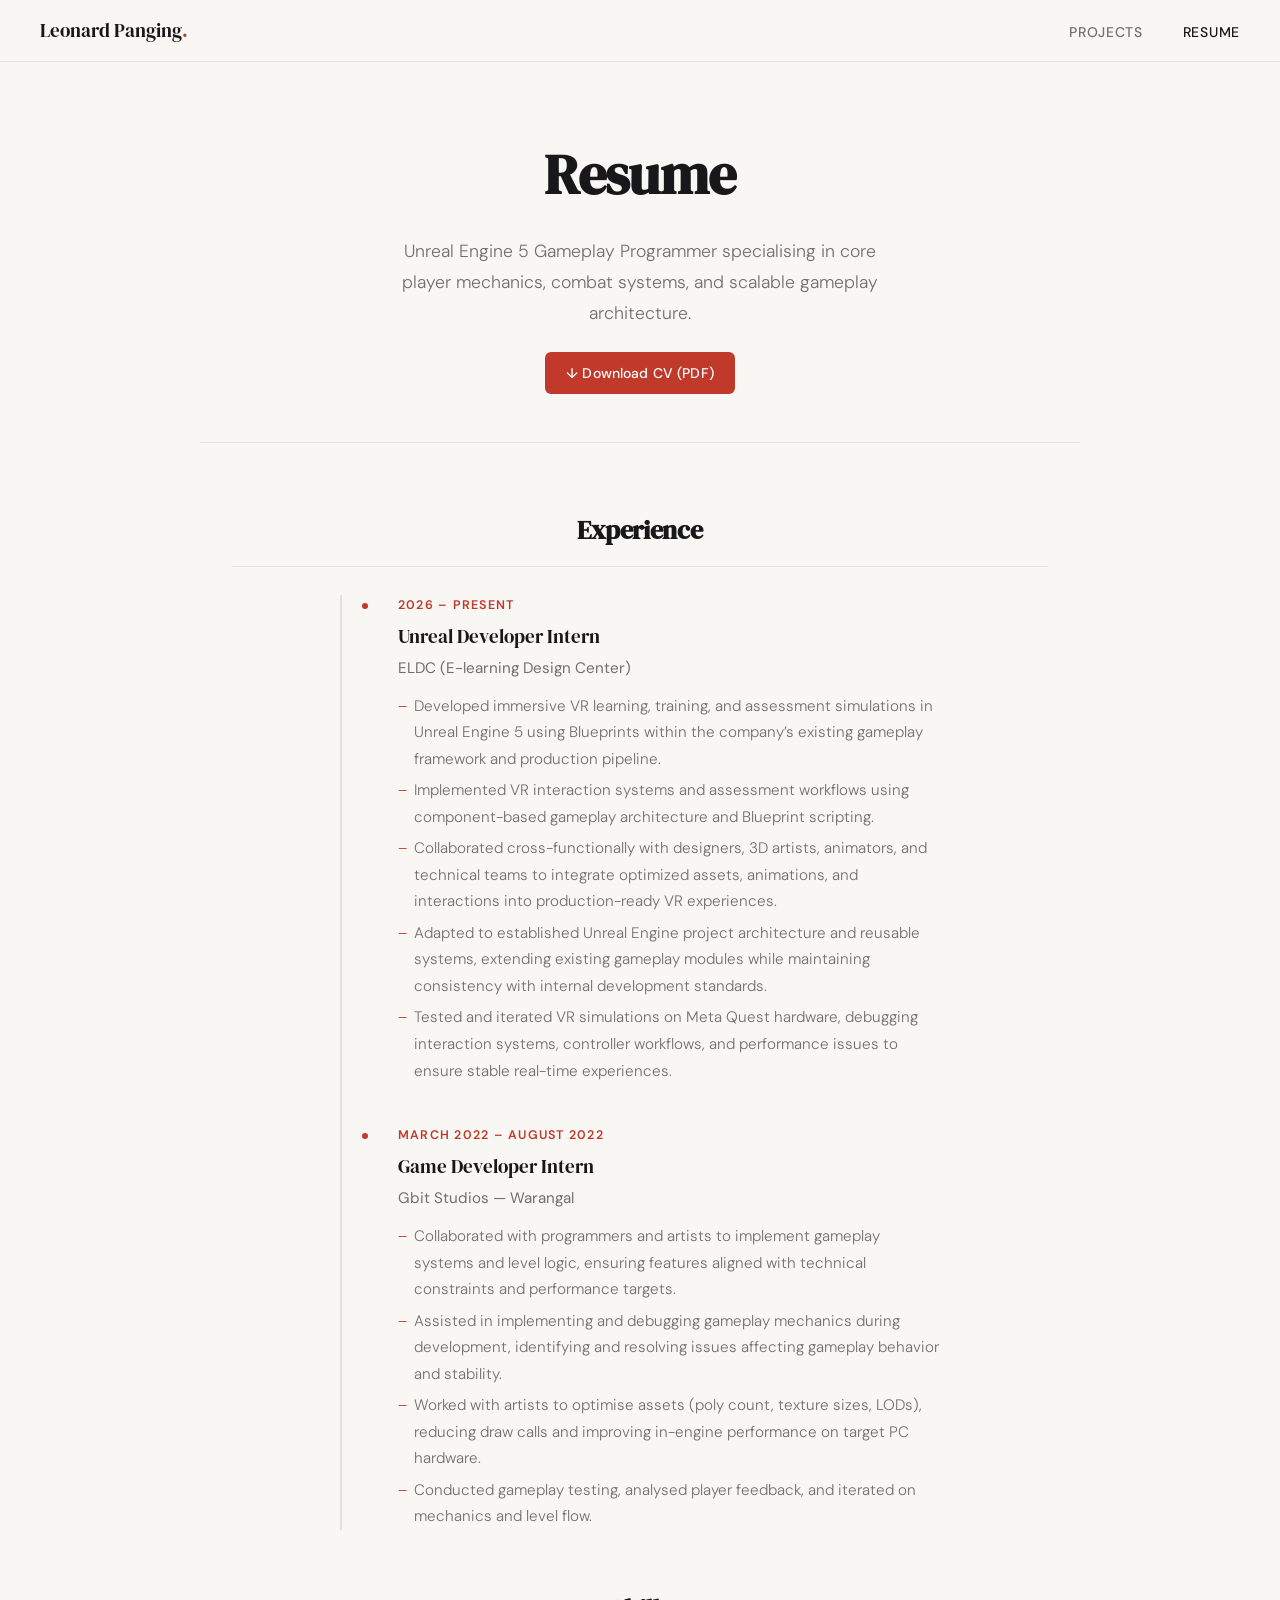
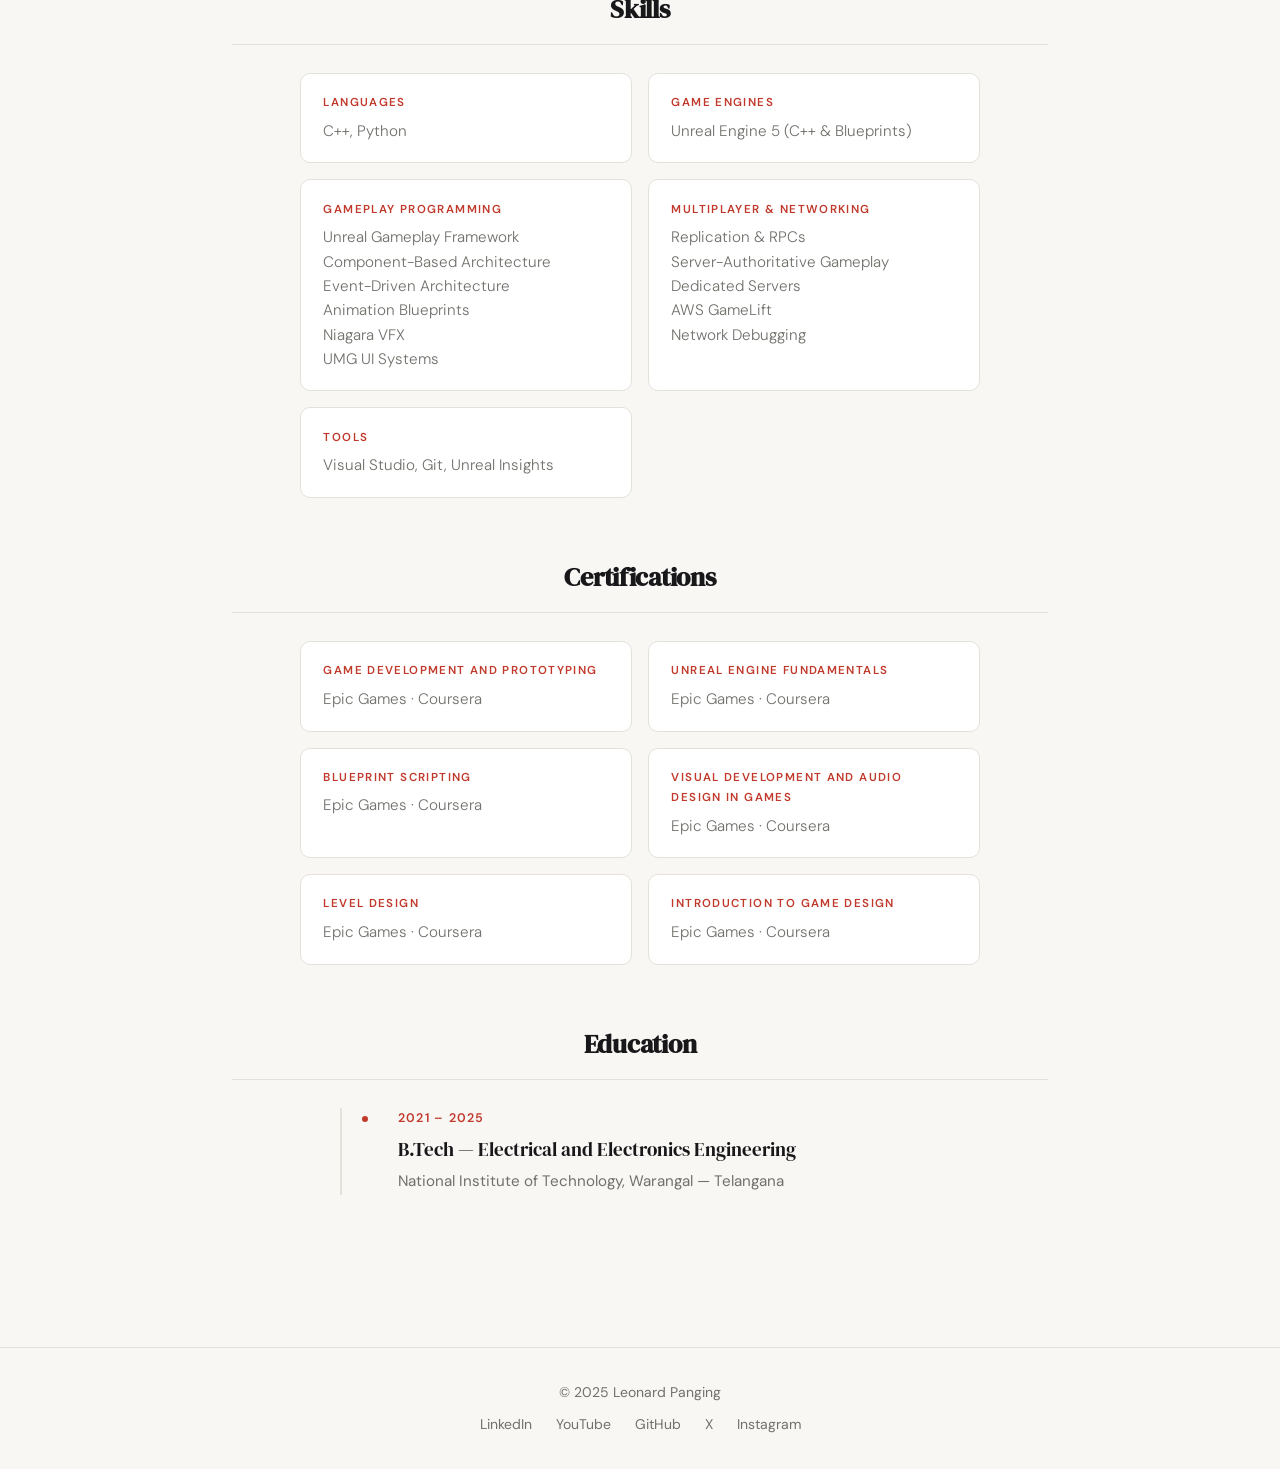
==== resume.html @ f4e59904 "Update resume.html" ====
<!DOCTYPE html>
<html lang="en">
<head>
  <meta charset="UTF-8" />
  <meta name="viewport" content="width=device-width, initial-scale=1.0" />
  <title>Resume — Leonard Panging</title>
  <link rel="stylesheet" href="assets/css/style.css" />
</head>
<body>

  <nav>
    <a class="nav-logo" href="index.html">Leonard Panging<span>.</span></a>
    <button class="hamburger" aria-label="Toggle menu">
      <span></span><span></span><span></span>
    </button>
    <ul class="nav-links">
      <li><a href="index.html">Projects</a></li>
      <li><a href="resume.html" class="active">Resume</a></li>
    </ul>
  </nav>

  <header class="page-hero">
    <h1>Resume</h1>
    <p>Unreal Engine 5 Gameplay Programmer specialising in core player mechanics, combat systems, and scalable gameplay architecture.</p>
    <a
      href="https://9d290a82-1d54-43d8-aa51-d8f1735f1dbc.filesusr.com/ugd/03e6eb_2357513c718b4f2ea66d7c220fcfc79c.pdf"
      target="_blank" rel="noopener"
      class="btn btn-primary"
    >↓ Download CV (PDF)</a>
  </header>

  <main class="resume-body">

    <!-- EXPERIENCE -->
    <section class="resume-section fade-up">
      <h2>Experience</h2>
      <div class="timeline">

<div class="timeline-item">
  <p class="timeline-date">2026 – Present</p>

  <p class="timeline-title">
    Unreal Developer Intern
  </p>

  <p class="timeline-sub">
    ELDC (E-learning Design Center)
  </p>

  <div class="timeline-body">
    <ul>

      <li>
  Developed immersive VR learning, training, and assessment simulations in Unreal Engine 5 using Blueprints within the company’s existing gameplay framework and production pipeline.
</li>

<li>
  Implemented VR interaction systems and assessment workflows using component-based gameplay architecture and Blueprint scripting.
</li>

      <li>
        Collaborated cross-functionally with designers, 3D artists, animators, and technical teams to integrate optimized assets, animations, and interactions into production-ready VR experiences.
      </li>

      <li>
        Adapted to established Unreal Engine project architecture and reusable systems, extending existing gameplay modules while maintaining consistency with internal development standards.
      </li>

      <li>
        Tested and iterated VR simulations on Meta Quest hardware, debugging interaction systems, controller workflows, and performance issues to ensure stable real-time experiences.
      </li>

    </ul>
  </div>
</div>
        
        <div class="timeline-item">
          <p class="timeline-date">March 2022 – August 2022</p>
          <p class="timeline-title">Game Developer Intern</p>
          <p class="timeline-sub">Gbit Studios — Warangal</p>
          <div class="timeline-body">
            <ul>
              <li>Collaborated with programmers and artists to implement gameplay systems and level logic, ensuring features aligned with technical constraints and performance targets.</li>
              <li>Assisted in implementing and debugging gameplay mechanics during development, identifying and resolving issues affecting gameplay behavior and stability.</li>
              <li>Worked with artists to optimise assets (poly count, texture sizes, LODs), reducing draw calls and improving in-engine performance on target PC hardware.</li>
              <li>Conducted gameplay testing, analysed player feedback, and iterated on mechanics and level flow.</li>
            </ul>
          </div>
        </div>
      </div>
    </section>

    <!-- SKILLS -->
    <section class="resume-section fade-up">
      <h2>Skills</h2>
      <div class="skills-grid">
        <div class="skill-block">
          <h3>Languages</h3>
          <p>C++, Python</p>
        </div>
        <div class="skill-block">
          <h3>Game Engines</h3>
          <p>Unreal Engine 5 (C++ &amp; Blueprints)</p>
        </div>
        <div class="skill-block">
  <h3>Gameplay Programming</h3>
  <p>Unreal Gameplay Framework<br>Component-Based Architecture<br>Event-Driven Architecture<br>Animation Blueprints<br>Niagara VFX<br>UMG UI Systems</p>
</div>
        <div class="skill-block">
  <h3>Multiplayer &amp; Networking</h3>
  <p>Replication &amp; RPCs<br>Server-Authoritative Gameplay<br>Dedicated Servers<br>AWS GameLift<br>Network Debugging</p>
</div>
        <div class="skill-block">
          <h3>Tools</h3>
          <p>Visual Studio, Git, Unreal Insights</p>
        </div>
      </div>
    </section>

    <!-- CERTIFICATIONS -->
    <section class="resume-section fade-up">
      <h2>Certifications</h2>
      <div class="skills-grid">
        <a class="skill-block" href="https://coursera.org/share/9db1ae19bf33cc4ddb2e6b00c71710e8" target="_blank" rel="noopener" style="text-decoration:none; color:inherit; display:block;">
          <h3>Game Development and Prototyping</h3>
          <p>Epic Games · Coursera</p>
        </a>
        <a class="skill-block" href="https://coursera.org/share/00f6e339832f0f6da51d564699fc2351" target="_blank" rel="noopener" style="text-decoration:none; color:inherit; display:block;">
          <h3>Unreal Engine Fundamentals</h3>
          <p>Epic Games · Coursera</p>
        </a>
        <a class="skill-block" href="https://coursera.org/share/c88a5b25ecfc6b12ffc6ed722349a797" target="_blank" rel="noopener" style="text-decoration:none; color:inherit; display:block;">
          <h3>Blueprint Scripting</h3>
          <p>Epic Games · Coursera</p>
        </a>
        <a class="skill-block" href="https://coursera.org/share/e2d774dbba5514c1be0a347d1ef30819" target="_blank" rel="noopener" style="text-decoration:none; color:inherit; display:block;">
          <h3>Visual Development and Audio Design in Games</h3>
          <p>Epic Games · Coursera</p>
        </a>
        <a class="skill-block" href="https://coursera.org/share/542bad35c3cfcce6ffdc3eaba8a323f9" target="_blank" rel="noopener" style="text-decoration:none; color:inherit; display:block;">
          <h3>Level Design</h3>
          <p>Epic Games · Coursera</p>
        </a>
        <a class="skill-block" href="https://coursera.org/share/257e5add981f247d6ec8fa29634909cd" target="_blank" rel="noopener" style="text-decoration:none; color:inherit; display:block;">
  <h3>Introduction to Game Design</h3>
  <p>Epic Games · Coursera</p>
</a>
      </div>
    </section>

    <!-- EDUCATION -->
    <section class="resume-section fade-up">
      <h2>Education</h2>
      <div class="timeline">
        <div class="timeline-item">
          <p class="timeline-date">2021 – 2025</p>
          <p class="timeline-title">B.Tech — Electrical and Electronics Engineering</p>
          <p class="timeline-sub">National Institute of Technology, Warangal — Telangana</p>
        </div>
      </div>
    </section>

  </main>

  <footer>
    <p>© 2025 Leonard Panging</p>
    <div class="footer-socials">
      <a href="https://www.linkedin.com/in/leonard-panging-a372b2229" target="_blank" rel="noopener">LinkedIn</a>
      <a href="http://www.youtube.com/@LeonardPanging" target="_blank" rel="noopener">YouTube</a>
      <a href="https://github.com/MrBushidooo" target="_blank" rel="noopener">GitHub</a>
      <a href="https://x.com/leo_fbx" target="_blank" rel="noopener">X</a>
      <a href="https://www.instagram.com/leonart._/" target="_blank" rel="noopener">Instagram</a>
    </div>
  </footer>

  <script src="assets/js/main.js"></script>
</body>
</html>
---- assets/css/style.css ----
@import url('https://fonts.googleapis.com/css2?family=DM+Serif+Display:ital@0;1&family=DM+Sans:ital,opsz,wght@0,9..40,300;0,9..40,400;0,9..40,500;0,9..40,600;1,9..40,300&display=swap');

/* ── VARIABLES ───────────────────────────────── */
:root {
  --bg:           #f8f7f4;
  --surface:      #ffffff;
  --border:       #e4e1da;
  --border-light: #eeebe4;
  --text:         #18181b;
  --muted:        #71706b;
  --accent:       #c0392b;
  --accent-hover: #a93226;
  --accent-light: #fdf2f1;

  --font-display: 'DM Serif Display', Georgia, serif;
  --font-body:    'DM Sans', system-ui, sans-serif;

  --max-w: 880px;
  --nav-h: 62px;
}

/* ── RESET ───────────────────────────────────── */
*, *::before, *::after { box-sizing: border-box; margin: 0; padding: 0; }
html { scroll-behavior: smooth; }
body {
  background: var(--bg);
  color: var(--text);
  font-family: var(--font-body);
  font-size: 19px;
  line-height: 1.75;
  -webkit-font-smoothing: antialiased;
}
a { color: inherit; text-decoration: none; }
img { max-width: 100%; display: block; }
ul { list-style: none; }

/* ── SCROLLBAR ───────────────────────────────── */
::-webkit-scrollbar { width: 4px; }
::-webkit-scrollbar-track { background: var(--bg); }
::-webkit-scrollbar-thumb { background: var(--border); border-radius: 2px; }

/* ── NAV ─────────────────────────────────────── */
nav {
  position: fixed;
  top: 0; left: 0; right: 0;
  height: var(--nav-h);
  background: rgba(248,247,244,0.93);
  backdrop-filter: blur(12px);
  -webkit-backdrop-filter: blur(12px);
  border-bottom: 1px solid var(--border);
  display: flex;
  align-items: center;
  justify-content: space-between;
  padding: 0 2.5rem;
  z-index: 100;
}
.nav-logo {
  font-family: var(--font-display);
  font-size: 1.2rem;
  color: var(--text);
}
.nav-logo span { color: var(--accent); }
.nav-links {
  display: flex;
  gap: 2.5rem;
  align-items: center;
}
.nav-links a {
  font-size: 0.875rem;
  font-weight: 500;
  letter-spacing: 0.05em;
  text-transform: uppercase;
  color: var(--muted);
  transition: color 0.18s;
}
.nav-links a:hover,
.nav-links a.active { color: var(--text); }

.hamburger {
  display: none;
  flex-direction: column;
  gap: 5px;
  cursor: pointer;
  background: none;
  border: none;
  padding: 4px;
}
.hamburger span {
  display: block;
  width: 22px; height: 1.5px;
  background: var(--text);
  transition: all 0.3s;
}

/* ── HERO ────────────────────────────────────── */
.hero {
  min-height: 100vh;
  display: flex;
  flex-direction: column;
  align-items: center;
  justify-content: center;
  text-align: center;
  padding: calc(var(--nav-h) + 2rem) 2rem 3rem;
  max-width: var(--max-w);
  margin: 0 auto;
}

.hero-avatar {
  width: 100px;
  height: 100px;
  border-radius: 50%;
  background: var(--border);
  margin: 0 auto 1.75rem;
  overflow: hidden;
  border: 3px solid var(--surface);
  box-shadow: 0 0 0 1.5px var(--border), 0 6px 20px rgba(0,0,0,0.08);
}
.hero-avatar img { width: 100%; height: 100%; object-fit: cover; }
/* avatar placeholder icon */
.hero-avatar-placeholder {
  width: 100%; height: 100%;
  display: flex; align-items: center; justify-content: center;
  font-size: 2.5rem; color: var(--border);
}

.hero h1 {
  font-family: var(--font-display);
  font-size: clamp(2.8rem, 7vw, 5rem);
  line-height: 1.05;
  letter-spacing: -0.015em;
  margin-bottom: 0.6rem;
}
.hero-role {
  font-size: 0.9rem;
  font-weight: 600;
  letter-spacing: 0.14em;
  text-transform: uppercase;
  color: var(--accent);
  margin-bottom: 1.5rem;
}
.hero-bio {
  font-size: 1.15rem;
  color: var(--muted);
  max-width: 520px;
  margin: 0 auto 2.25rem;
  font-weight: 300;
  line-height: 1.72;
}

/* social pills */
.hero-socials {
  display: flex;
  flex-wrap: wrap;
  justify-content: center;
  gap: 0.6rem;
}
.social-pill {
  display: inline-flex;
  align-items: center;
  gap: 0.4rem;
  padding: 0.45rem 1rem;
  border: 1px solid var(--border);
  border-radius: 100px;
  font-size: 0.875rem;
  font-weight: 500;
  color: var(--muted);
  background: var(--surface);
  transition: all 0.18s;
  white-space: nowrap;
}
.social-pill:hover {
  border-color: var(--accent);
  color: var(--accent);
  background: var(--accent-light);
}

/* scroll cue */
.scroll-cue {
  margin-top: 3.5rem;
  display: flex;
  flex-direction: column;
  align-items: center;
  gap: 0.4rem;
  color: var(--border);
  font-size: 0.75rem;
  letter-spacing: 0.1em;
  text-transform: uppercase;
  animation: bob 2.2s ease-in-out infinite;
}
.scroll-cue svg { width: 18px; height: 18px; stroke: currentColor; fill: none; }
@keyframes bob { 0%,100%{transform:translateY(0)} 50%{transform:translateY(6px)} }

/* ── SECTION HEADER ──────────────────────────── */
hr.divider {
  border: none;
  border-top: 1px solid var(--border);
  max-width: var(--max-w);
  margin: 0 auto;
}
.section-header {
  text-align: center;
  padding: 4.5rem 2rem 2.5rem;
  max-width: var(--max-w);
  margin: 0 auto;
}
.section-eyebrow {
  font-size: 0.78rem;
  font-weight: 600;
  letter-spacing: 0.16em;
  text-transform: uppercase;
  color: var(--accent);
  margin-bottom: 0.5rem;
}
.section-header h2 {
  font-family: var(--font-display);
  font-size: clamp(1.7rem, 4vw, 2.4rem);
  letter-spacing: -0.01em;
}

/* ── PROJECTS GRID (2×2) ─────────────────────── */
.projects-grid {
  display: grid;
  grid-template-columns: 1fr 1fr;
  gap: 1.25rem;
  max-width: var(--max-w);
  margin: 0 auto;
  padding: 0 2rem 6rem;
}

.project-card {
  background: var(--surface);
  border: 1px solid var(--border);
  border-radius: 12px;
  overflow: hidden;
  display: flex;
  flex-direction: column;
  transition: box-shadow 0.25s, transform 0.25s, border-color 0.25s;
}
.project-card:hover {
  box-shadow: 0 8px 32px rgba(0,0,0,0.08);
  transform: translateY(-3px);
  border-color: #cdc9c2;
}

.project-card-img {
  width: 100%;
  aspect-ratio: 16/9;
  background: linear-gradient(135deg, #f0ede8, #e5e1d8);
  overflow: hidden;
  position: relative;
  display: flex;
  align-items: center;
  justify-content: center;
}
.project-card-img img {
  width: 100%; height: 100%;
  object-fit: cover;
  transition: transform 0.45s ease;
}
.project-card:hover .project-card-img img { transform: scale(1.04); }
.img-placeholder-icon { font-size: 2.5rem; color: var(--border); }

.project-card-body {
  padding: 1.4rem;
  display: flex;
  flex-direction: column;
  flex: 1;
  gap: 0.6rem;
}
.project-tags {
  display: flex;
  flex-wrap: wrap;
  gap: 0.35rem;
}
.project-tag {
  font-size: 0.68rem;
  font-weight: 600;
  letter-spacing: 0.06em;
  text-transform: uppercase;
  color: var(--accent);
  background: var(--accent-light);
  padding: 0.18rem 0.55rem;
  border-radius: 4px;
}
.project-card h3 {
  font-family: var(--font-display);
  font-size: 1.2rem;
  line-height: 1.2;
  letter-spacing: -0.01em;
}
.project-card-desc {
  font-size: 0.95rem;
  color: var(--muted);
  font-weight: 300;
  line-height: 1.6;
  flex: 1;
}
.project-card-footer {
  display: flex;
  gap: 0.6rem;
  align-items: center;
  padding-top: 0.75rem;
  border-top: 1px solid var(--border-light);
  flex-wrap: wrap;
}

/* ── BUTTONS ─────────────────────────────────── */
.btn {
  display: inline-flex;
  align-items: center;
  gap: 0.35rem;
  padding: 0.55rem 1.3rem;
  font-family: var(--font-body);
  font-size: 0.875rem;
  font-weight: 500;
  border-radius: 6px;
  border: none;
  cursor: pointer;
  transition: all 0.18s;
  letter-spacing: 0.01em;
  white-space: nowrap;
}
.btn-primary { background: var(--accent); color: #fff; }
.btn-primary:hover { background: var(--accent-hover); }
.btn-secondary {
  background: transparent;
  color: var(--muted);
  border: 1px solid var(--border);
}
.btn-secondary:hover {
  border-color: var(--accent);
  color: var(--accent);
  background: var(--accent-light);
}

/* ── PAGE HERO (Resume / Detail) ─────────────── */
.page-hero {
  padding: calc(var(--nav-h) + 4rem) 2rem 3rem;
  text-align: center;
  max-width: var(--max-w);
  margin: 0 auto;
  border-bottom: 1px solid var(--border);
}
.page-hero h1 {
  font-family: var(--font-display);
  font-size: clamp(2.2rem, 5vw, 3.5rem);
  letter-spacing: -0.01em;
  margin-bottom: 0.75rem;
}
.page-hero p {
  color: var(--muted);
  font-size: 1.1rem;
  font-weight: 300;
  max-width: 480px;
  margin: 0 auto 1.5rem;
}

/* ── RESUME ──────────────────────────────────── */
.resume-body {
  max-width: var(--max-w);
  margin: 0 auto;
  padding: 4rem 2rem 6rem;
}
.resume-section {
  margin-bottom: 3.5rem;
  text-align: center;
}
.resume-section > h2 {
  font-family: var(--font-display);
  font-size: 1.65rem;
  letter-spacing: -0.01em;
  margin-bottom: 1.75rem;
  padding-bottom: 0.75rem;
  border-bottom: 1px solid var(--border);
}

/* timeline */
.timeline {
  max-width: 600px;
  margin: 0 auto;
  text-align: left;
  position: relative;
  padding-left: 1.5rem;
  border-left: 2px solid var(--border);
}
.timeline-item {
  position: relative;
  padding: 0 0 2.25rem 2rem;
}
.timeline-item:last-child { padding-bottom: 0; }
.timeline-item::before {
  content: '';
  position: absolute;
  left: -6px; top: 6px;
  width: 10px; height: 10px;
  border-radius: 50%;
  background: var(--accent);
  border: 2px solid var(--bg);
}
.timeline-date {
  font-size: 0.78rem;
  font-weight: 600;
  letter-spacing: 0.1em;
  text-transform: uppercase;
  color: var(--accent);
  margin-bottom: 0.2rem;
}
.timeline-title {
  font-family: var(--font-display);
  font-size: 1.2rem;
  margin-bottom: 0.1rem;
}
.timeline-sub {
  font-size: 0.95rem;
  color: var(--muted);
  margin-bottom: 0.7rem;
}
.timeline-body li {
  font-size: 0.95rem;
  color: var(--muted);
  font-weight: 300;
  padding-left: 1rem;
  position: relative;
  margin-bottom: 0.3rem;
}
.timeline-body li::before {
  content: '–';
  position: absolute;
  left: 0;
  color: var(--accent);
}

/* skills */
.skills-grid {
  display: grid;
  grid-template-columns: repeat(auto-fit, minmax(220px, 1fr));
  gap: 1rem;
  max-width: 680px;
  margin: 0 auto;
  text-align: left;
}
.skill-block {
  background: var(--surface);
  border: 1px solid var(--border);
  border-radius: 10px;
  padding: 1.2rem 1.4rem;
  transition: box-shadow 0.2s;
}
.skill-block:hover { box-shadow: 0 4px 16px rgba(0,0,0,0.06); }
.skill-block h3 {
  font-size: 0.72rem;
  font-weight: 600;
  letter-spacing: 0.12em;
  text-transform: uppercase;
  color: var(--accent);
  margin-bottom: 0.35rem;
}
.skill-block p {
  font-size: 0.95rem;
  color: var(--muted);
  font-weight: 300;
  line-height: 1.6;
}

/* ── PROJECT DETAIL ──────────────────────────── */
.project-detail-hero {
  padding: calc(var(--nav-h) + 4rem) 2rem 3rem;
  text-align: center;
  max-width: var(--max-w);
  margin: 0 auto;
  border-bottom: 1px solid var(--border);
}
.breadcrumb {
  font-size: 0.875rem;
  color: var(--muted);
  margin-bottom: 1.5rem;
}
.breadcrumb a { color: var(--accent); transition: opacity 0.18s; }
.breadcrumb a:hover { opacity: 0.75; text-decoration: underline; }
.project-detail-hero h1 {
  font-family: var(--font-display);
  font-size: clamp(2rem, 5vw, 3rem);
  letter-spacing: -0.01em;
  margin: 1rem 0 0.75rem;
}
.project-detail-hero .lead {
  color: var(--muted);
  font-size: 1.1rem;
  font-weight: 300;
  max-width: 540px;
  margin: 0 auto;
}

.project-meta-strip {
  display: flex;
  flex-wrap: wrap;
  justify-content: center;
  border-top: 1px solid var(--border);
  border-bottom: 1px solid var(--border);
  max-width: var(--max-w);
  margin: 0 auto;
}
.project-meta-item {
  padding: 1.1rem 1.8rem;
  text-align: center;
  border-right: 1px solid var(--border);
  flex: 1;
  min-width: 120px;
}
.project-meta-item:last-child { border-right: none; }
.project-meta-item dt {
  font-size: 0.68rem;
  font-weight: 600;
  letter-spacing: 0.14em;
  text-transform: uppercase;
  color: var(--accent);
  margin-bottom: 0.25rem;
}
.project-meta-item dd {
  font-size: 0.95rem;
  font-weight: 500;
}

.project-detail-body {
  max-width: var(--max-w);
  margin: 0 auto;
  padding: 3.5rem 2rem 6rem;
}
.detail-section {
  margin-bottom: 2.75rem;
}
.detail-section h2 {
  font-family: var(--font-display);
  font-size: 1.55rem;
  letter-spacing: -0.01em;
  margin-bottom: 1rem;
  padding-bottom: 0.6rem;
  border-bottom: 1px solid var(--border);
}
.detail-section h3 {
  font-size: 1rem;
  font-weight: 600;
  margin: 1.2rem 0 0.35rem;
}
.detail-section p {
  font-size: 1rem;
  color: var(--muted);
  font-weight: 300;
  margin-bottom: 0.6rem;
}
.detail-section li {
  font-size: 1rem;
  color: var(--muted);
  font-weight: 300;
  padding-left: 1.1rem;
  position: relative;
  margin-bottom: 0.35rem;
}
.detail-section li::before {
  content: '–';
  position: absolute;
  left: 0;
  color: var(--accent);
}

.feature-grid {
  display: grid;
  grid-template-columns: repeat(auto-fit, minmax(210px, 1fr));
  gap: 1rem;
  margin: 1rem 0;
}
.feature-card {
  background: var(--surface);
  border: 1px solid var(--border);
  border-radius: 10px;
  padding: 1.2rem;
  transition: box-shadow 0.2s;
}
.feature-card:hover { box-shadow: 0 4px 16px rgba(0,0,0,0.06); }
.feature-card h4 {
  font-size: 0.875rem;
  font-weight: 600;
  margin-bottom: 0.35rem;
}
.feature-card p, .feature-card li {
  font-size: 0.92rem;
  color: var(--muted);
  font-weight: 300;
  line-height: 1.55;
}

/* ── FOOTER ──────────────────────────────────── */
footer {
  border-top: 1px solid var(--border);
  padding: 2rem;
  text-align: center;
  color: var(--muted);
  font-size: 0.875rem;
}
.footer-socials {
  display: flex;
  justify-content: center;
  gap: 1.5rem;
  margin-top: 0.5rem;
}
.footer-socials a { color: var(--muted); transition: color 0.18s; }
.footer-socials a:hover { color: var(--accent); }

/* ── FADE ANIMATIONS ─────────────────────────── */
.fade-up {
  opacity: 0;
  transform: translateY(18px);
  transition: opacity 0.5s ease, transform 0.5s ease;
}
.fade-up.visible { opacity: 1; transform: none; }

.hero-in {
  opacity: 0;
  transform: translateY(14px);
  animation: heroReveal 0.55s ease forwards;
}
.hero-in:nth-child(1){animation-delay:.05s}
.hero-in:nth-child(2){animation-delay:.13s}
.hero-in:nth-child(3){animation-delay:.21s}
.hero-in:nth-child(4){animation-delay:.29s}
.hero-in:nth-child(5){animation-delay:.37s}
.hero-in:nth-child(6){animation-delay:.45s}
@keyframes heroReveal { to { opacity:1; transform:none; } }

/* ── RESPONSIVE ──────────────────────────────── */
@media (max-width: 640px) {
  nav { padding: 0 1.25rem; }
  .nav-links {
    display: none;
    flex-direction: column;
    position: fixed;
    top: var(--nav-h); left: 0; right: 0;
    background: var(--surface);
    border-bottom: 1px solid var(--border);
    padding: 1.5rem;
    gap: 1.25rem;
  }
  .nav-links.open { display: flex; }
  .hamburger { display: flex; }

  .projects-grid { grid-template-columns: 1fr; padding: 0 1.25rem 4rem; }
  .hero, .section-header { padding-left: 1.25rem; padding-right: 1.25rem; }
  .page-hero, .project-detail-hero, .resume-body, .project-detail-body { padding-left: 1.25rem; padding-right: 1.25rem; }
  .project-meta-strip { flex-direction: column; }
  .project-meta-item { border-right: none; border-bottom: 1px solid var(--border); }
  .project-meta-item:last-child { border-bottom: none; }
}

.system-list {
  display: flex;
  flex-direction: column;
  gap: 0;
  border: none;
  border-radius: 0;
  overflow: visible;
}

.system-item {
  display: grid;
  grid-template-columns: 1fr 1.4fr;
  border-bottom: 1px solid var(--border);
}
.system-item:last-child { border-bottom: none; }

.system-info {
  padding: 1.5rem;
  border-right: 1px solid var(--border);
}
.system-info h4 {
  font-size: 0.95rem;
  font-weight: 600;
  margin-bottom: 0.4rem;
}
.system-info p {
  font-size: 0.92rem;
  color: var(--muted);
  font-weight: 300;
  line-height: 1.55;
  margin: 0;
}

.system-video {
  position: relative;
  overflow: hidden;
  background: transparent;
}
.system-video video {
  position: absolute;
  top: 0; left: 0;
  width: 100%; height: 100%;
  object-fit: cover;
}

.system-video.dual {
  display: grid;
  grid-template-columns: 1fr 1fr;
  gap: 0.75rem;
  position: static;
  height: auto;
  background: transparent;
}

.system-video.dual video {
  position: static;
  width: 100%;
  aspect-ratio: 16/9;
  object-fit: cover;
  display: block;
}

.dual-video-wrap {
  display: flex;
  flex-direction: column;
  gap: 0.35rem;
}
.dual-video-wrap:first-child { border-right: none; }

.video-label {
  text-align: center;
  font-size: 0.78rem;
  font-weight: 500;
  letter-spacing: 0.05em;
  color: var(--muted);
  padding: 0.3rem 0;
  background: transparent;
  border-top: none;
}

@media (max-width: 640px) {
  .system-item { grid-template-columns: 1fr; }
  .system-info { border-right: none; border-bottom: 1px solid var(--border); }
  .system-video.dual { grid-template-columns: 1fr; }
  .dual-video-wrap:first-child { border-right: none; border-bottom: 1px solid var(--border); }
}

.system-video:not(.dual) {
  min-height: 200px;
}

.system-item-stack {
  padding: 1.5rem 0;
  border-bottom: 1px solid var(--border);
  display: flex;
  flex-direction: column;
  gap: 1rem;
}
.system-item-stack:last-child { border-bottom: none; }

.system-info-stack h4 {
  font-size: 0.95rem;
  font-weight: 600;
  margin-bottom: 0.4rem;
}
.system-info-stack p {
  font-size: 0.92rem;
  color: var(--muted);
  font-weight: 300;
  line-height: 1.55;
  margin: 0;
}

.system-video-stack {
  width: 100%;
  display: flex;
  justify-content: center;
}
.system-video-stack video {
  width: 50%;
  aspect-ratio: 16/9;
  object-fit: cover;
  display: block;
}

.feature-grid-center {
  display: flex;
  justify-content: center;
  margin-top: 1rem;
  gap: 1rem;
}
.feature-grid-center .feature-card {
  min-width: 210px;
  flex: 0 1 calc((100% - 2rem) / 3);
}

.triple-video-wrap {
  display: grid;
  grid-template-columns: 1fr 1fr 1fr;
  gap: 1rem;
  margin-top: 2rem;
}
.triple-video-item {
  display: flex;
  flex-direction: column;
  gap: 0.4rem;
}
.triple-video-item video {
  width: 100%;
  aspect-ratio: 16/9;
  object-fit: cover;
  border-radius: 6px;
  display: block;
}
.triple-video-item .video-label {
  text-align: center;
  font-size: 0.78rem;
  font-weight: 500;
  color: var(--muted);
  padding: 0.2rem 0;
  background: transparent;
  border-top: none;
}

@media (max-width: 640px) {
  .feature-grid-center { flex-direction: column; }
  .feature-grid-center .feature-card { min-width: unset; flex: 1; }
}

@media (max-width: 640px) {
  .triple-video-wrap { grid-template-columns: 1fr; }
  .feature-grid-center .feature-card { max-width: 100%; }
}
.skill-list{
  margin: 0;
  padding-left: 1.2rem;
}

.skill-list li{
  margin-bottom: 0.35rem;
}
a.skill-block:hover {
  box-shadow: 0 4px 16px rgba(192,57,43,0.1);
  border-color: var(--accent);
  background: var(--accent-light);
}
a.skill-block:hover h3 {
  color: var(--accent);
}
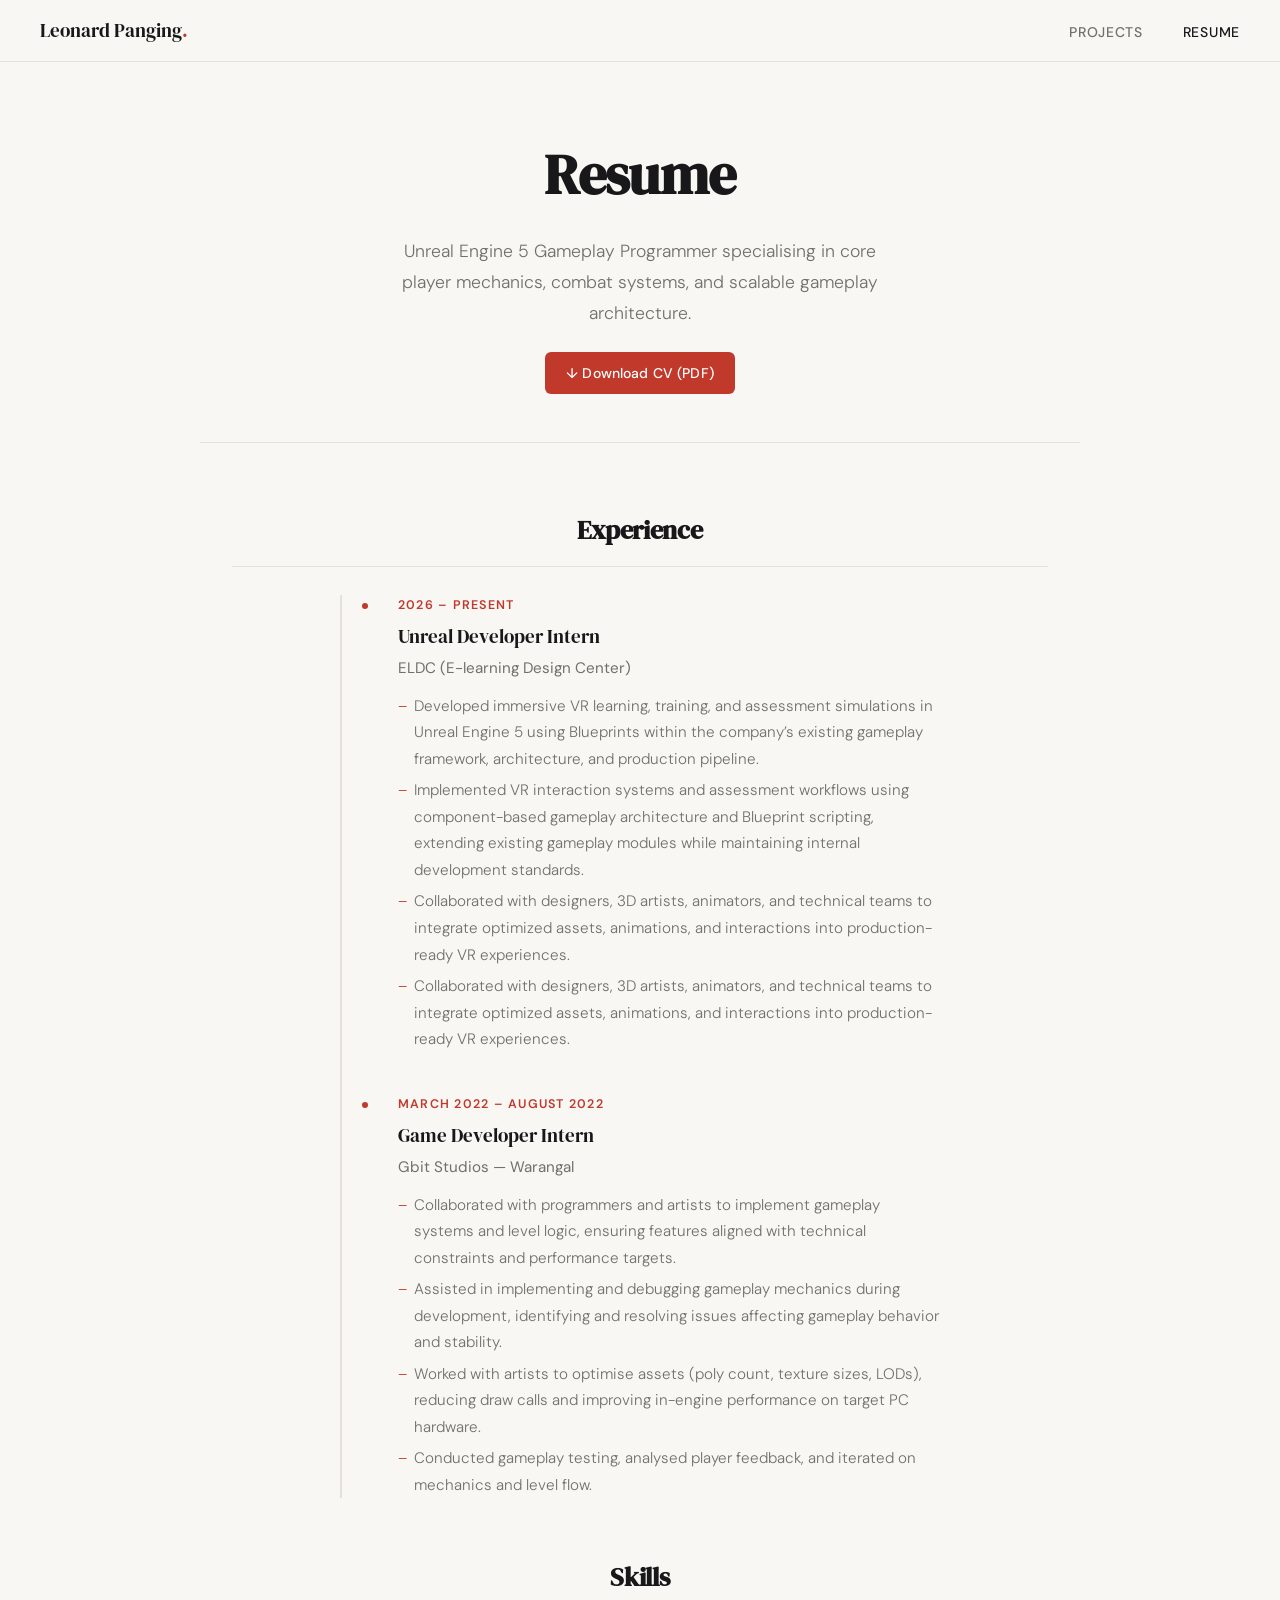
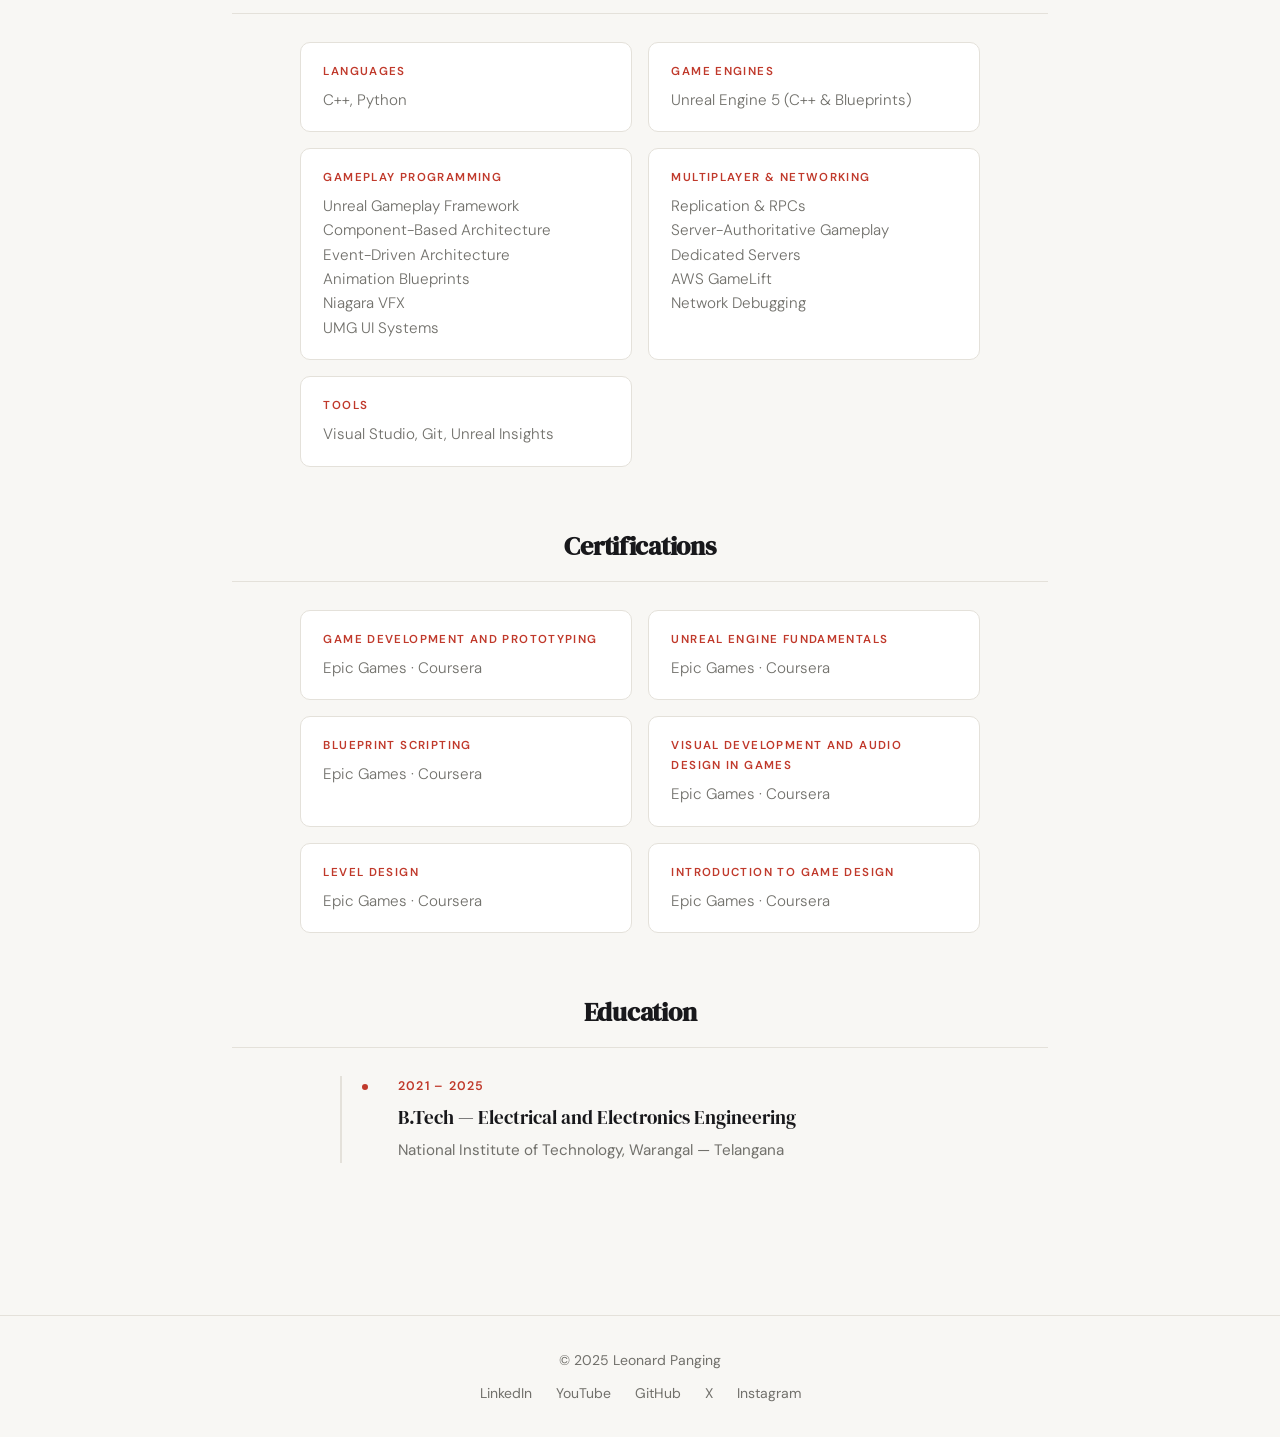
==== commit bdda6c8c: "Update resume.html" ====
--- a/resume.html
+++ b/resume.html
@@ -51,23 +51,19 @@
     <ul>
 
       <li>
-  Developed immersive VR learning, training, and assessment simulations in Unreal Engine 5 using Blueprints within the company’s existing gameplay framework and production pipeline.
+ Developed immersive VR learning, training, and assessment simulations in Unreal Engine 5 using Blueprints within the company’s existing gameplay framework, architecture, and production pipeline.
 </li>
 
 <li>
-  Implemented VR interaction systems and assessment workflows using component-based gameplay architecture and Blueprint scripting.
+  Implemented VR interaction systems and assessment workflows using component-based gameplay architecture and Blueprint scripting, extending existing gameplay modules while maintaining internal development standards.
 </li>
 
       <li>
-        Collaborated cross-functionally with designers, 3D artists, animators, and technical teams to integrate optimized assets, animations, and interactions into production-ready VR experiences.
+        Collaborated with designers, 3D artists, animators, and technical teams to integrate optimized assets, animations, and interactions into production-ready VR experiences.
       </li>
 
       <li>
-        Adapted to established Unreal Engine project architecture and reusable systems, extending existing gameplay modules while maintaining consistency with internal development standards.
-      </li>
-
-      <li>
-        Tested and iterated VR simulations on Meta Quest hardware, debugging interaction systems, controller workflows, and performance issues to ensure stable real-time experiences.
+       Collaborated with designers, 3D artists, animators, and technical teams to integrate optimized assets, animations, and interactions into production-ready VR experiences.
       </li>
 
     </ul>
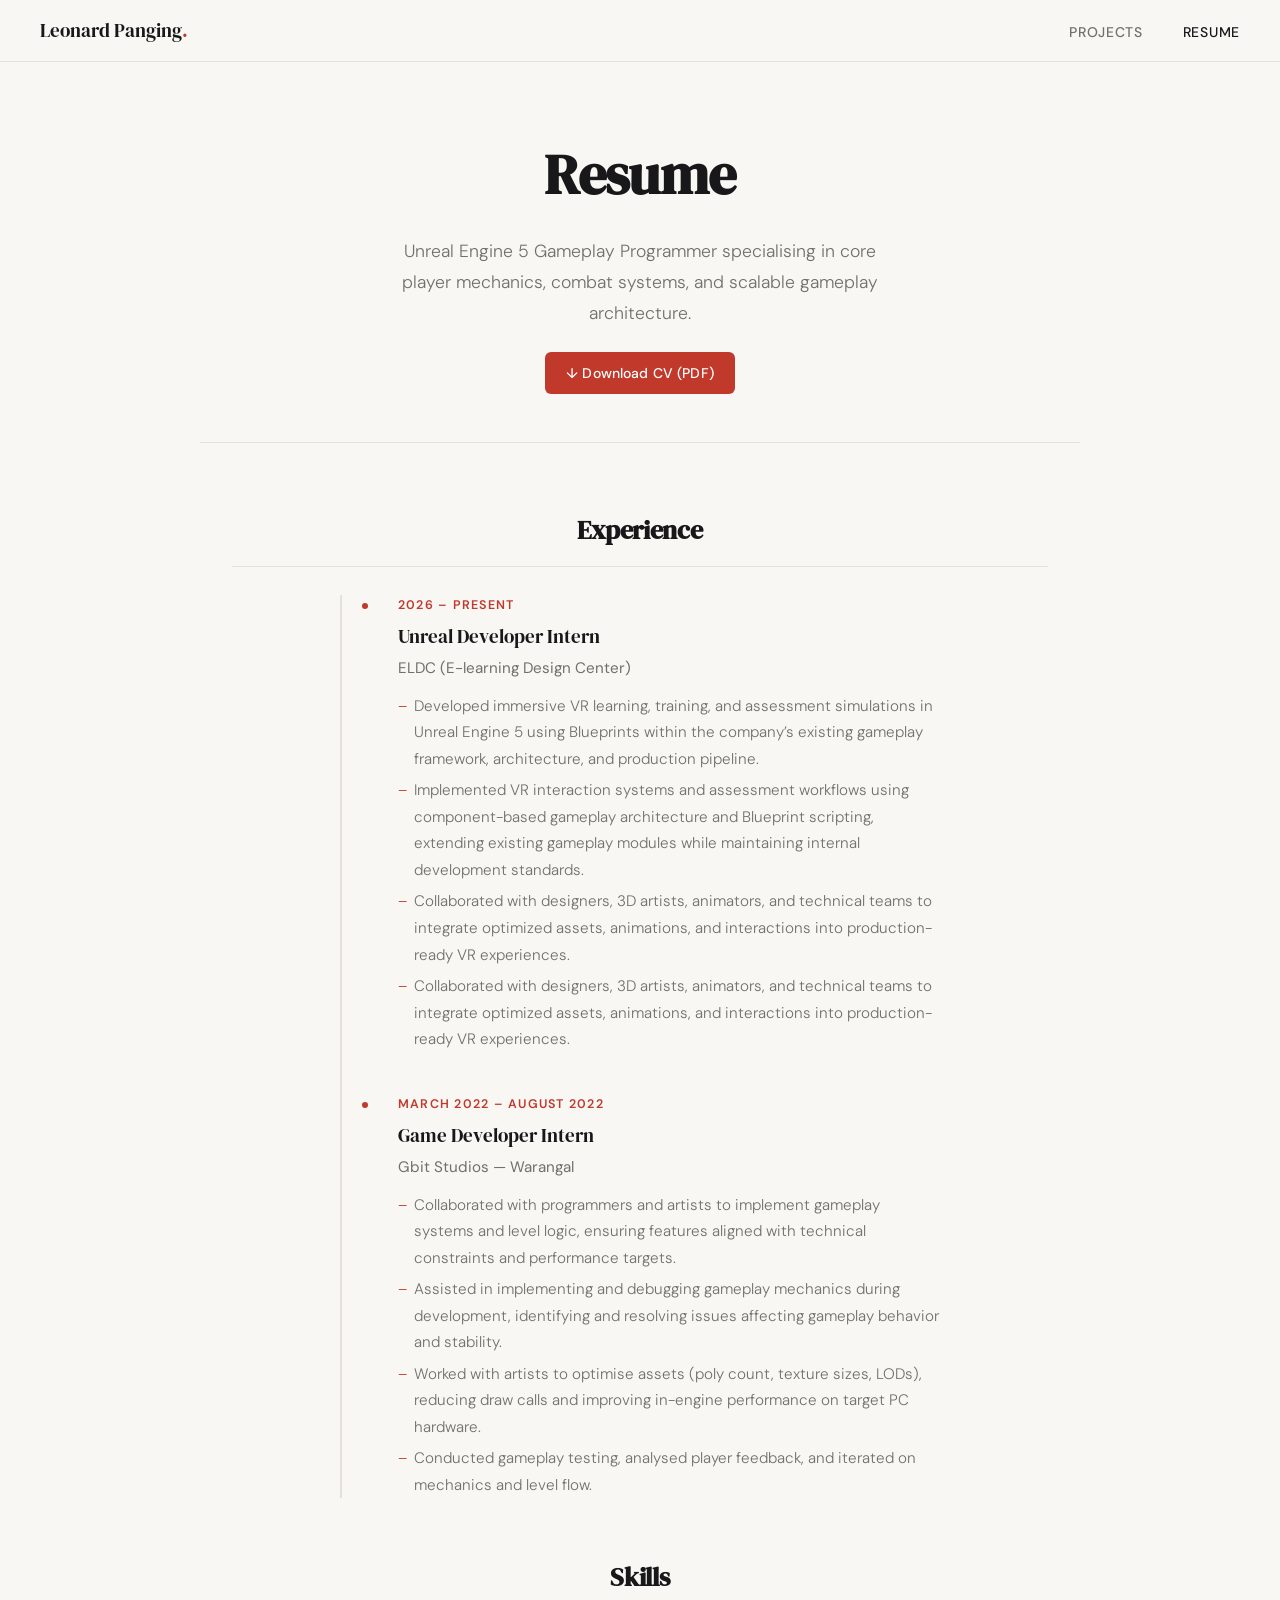
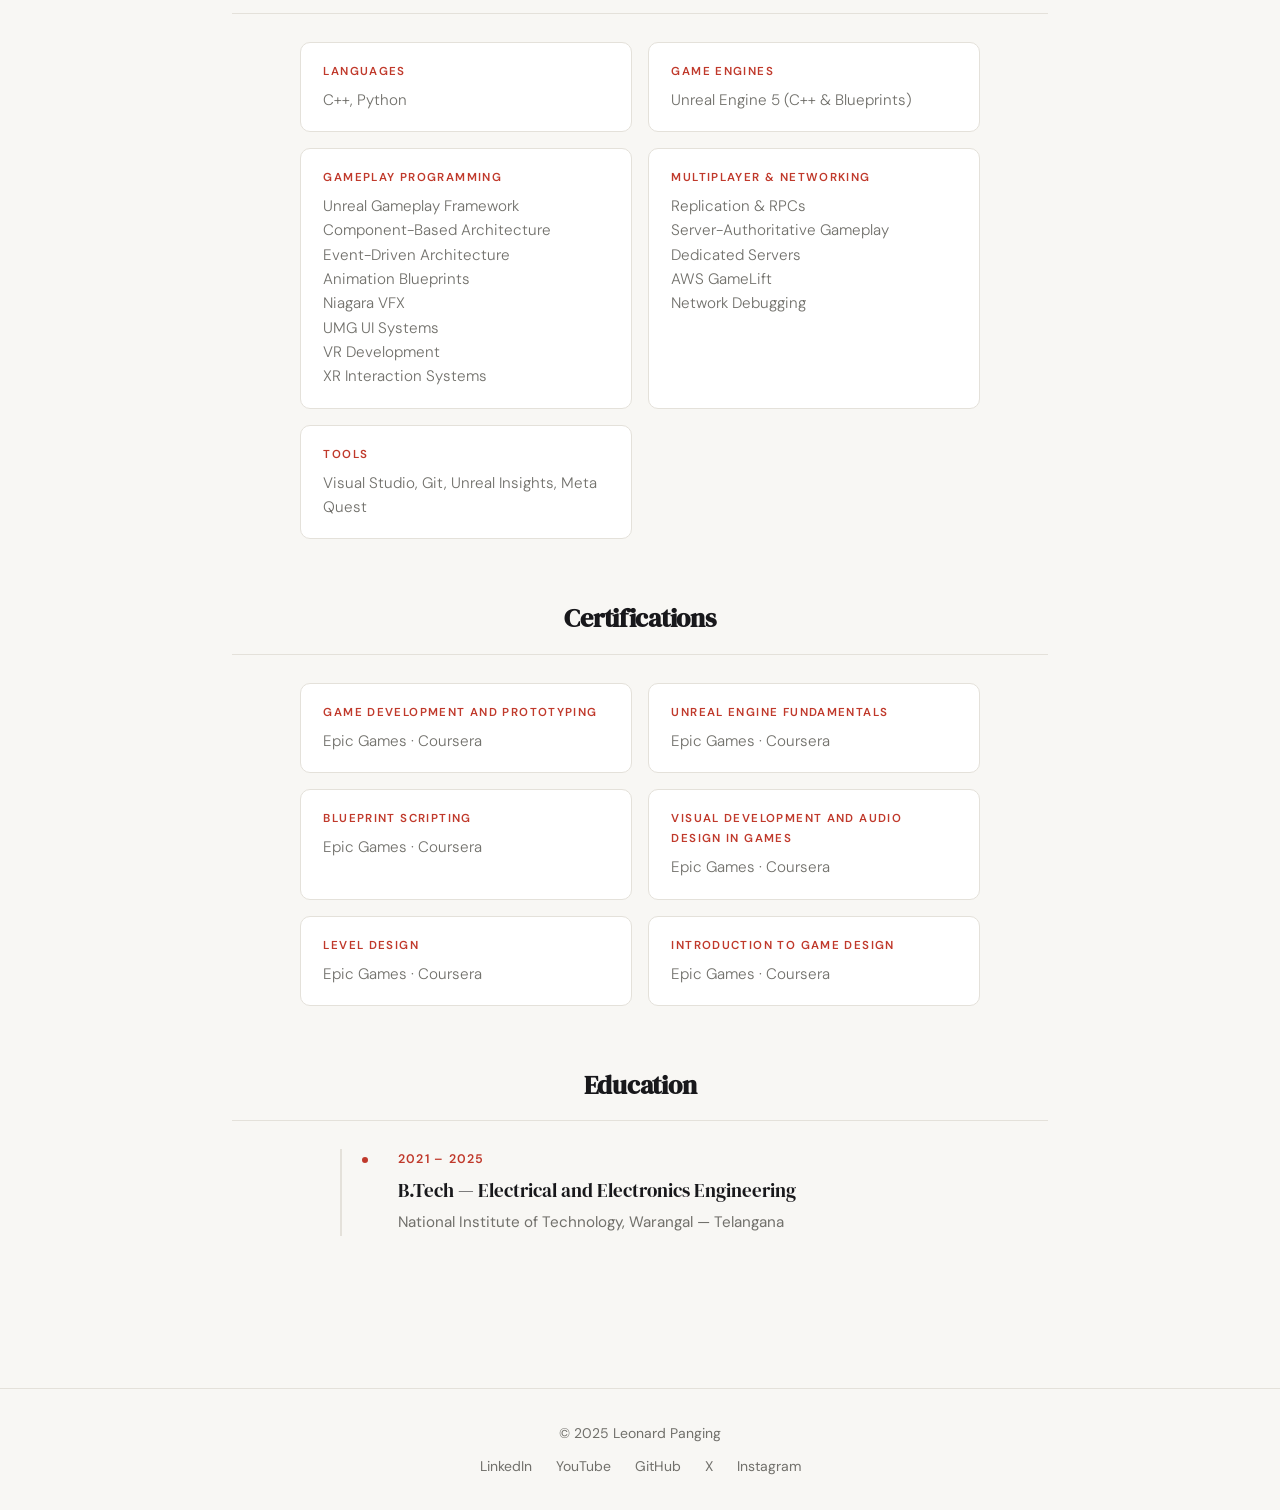
==== commit 1a56d989: "Update resume.html" ====
--- a/resume.html
+++ b/resume.html
@@ -100,7 +100,7 @@
         </div>
         <div class="skill-block">
   <h3>Gameplay Programming</h3>
-  <p>Unreal Gameplay Framework<br>Component-Based Architecture<br>Event-Driven Architecture<br>Animation Blueprints<br>Niagara VFX<br>UMG UI Systems</p>
+  <p>Unreal Gameplay Framework<br>Component-Based Architecture<br>Event-Driven Architecture<br>Animation Blueprints<br>Niagara VFX<br>UMG UI Systems<br>VR Development<br>XR Interaction Systems</p>
 </div>
         <div class="skill-block">
   <h3>Multiplayer &amp; Networking</h3>
@@ -108,7 +108,7 @@
 </div>
         <div class="skill-block">
           <h3>Tools</h3>
-          <p>Visual Studio, Git, Unreal Insights</p>
+          <p>Visual Studio, Git, Unreal Insights, Meta Quest</p>
         </div>
       </div>
     </section>
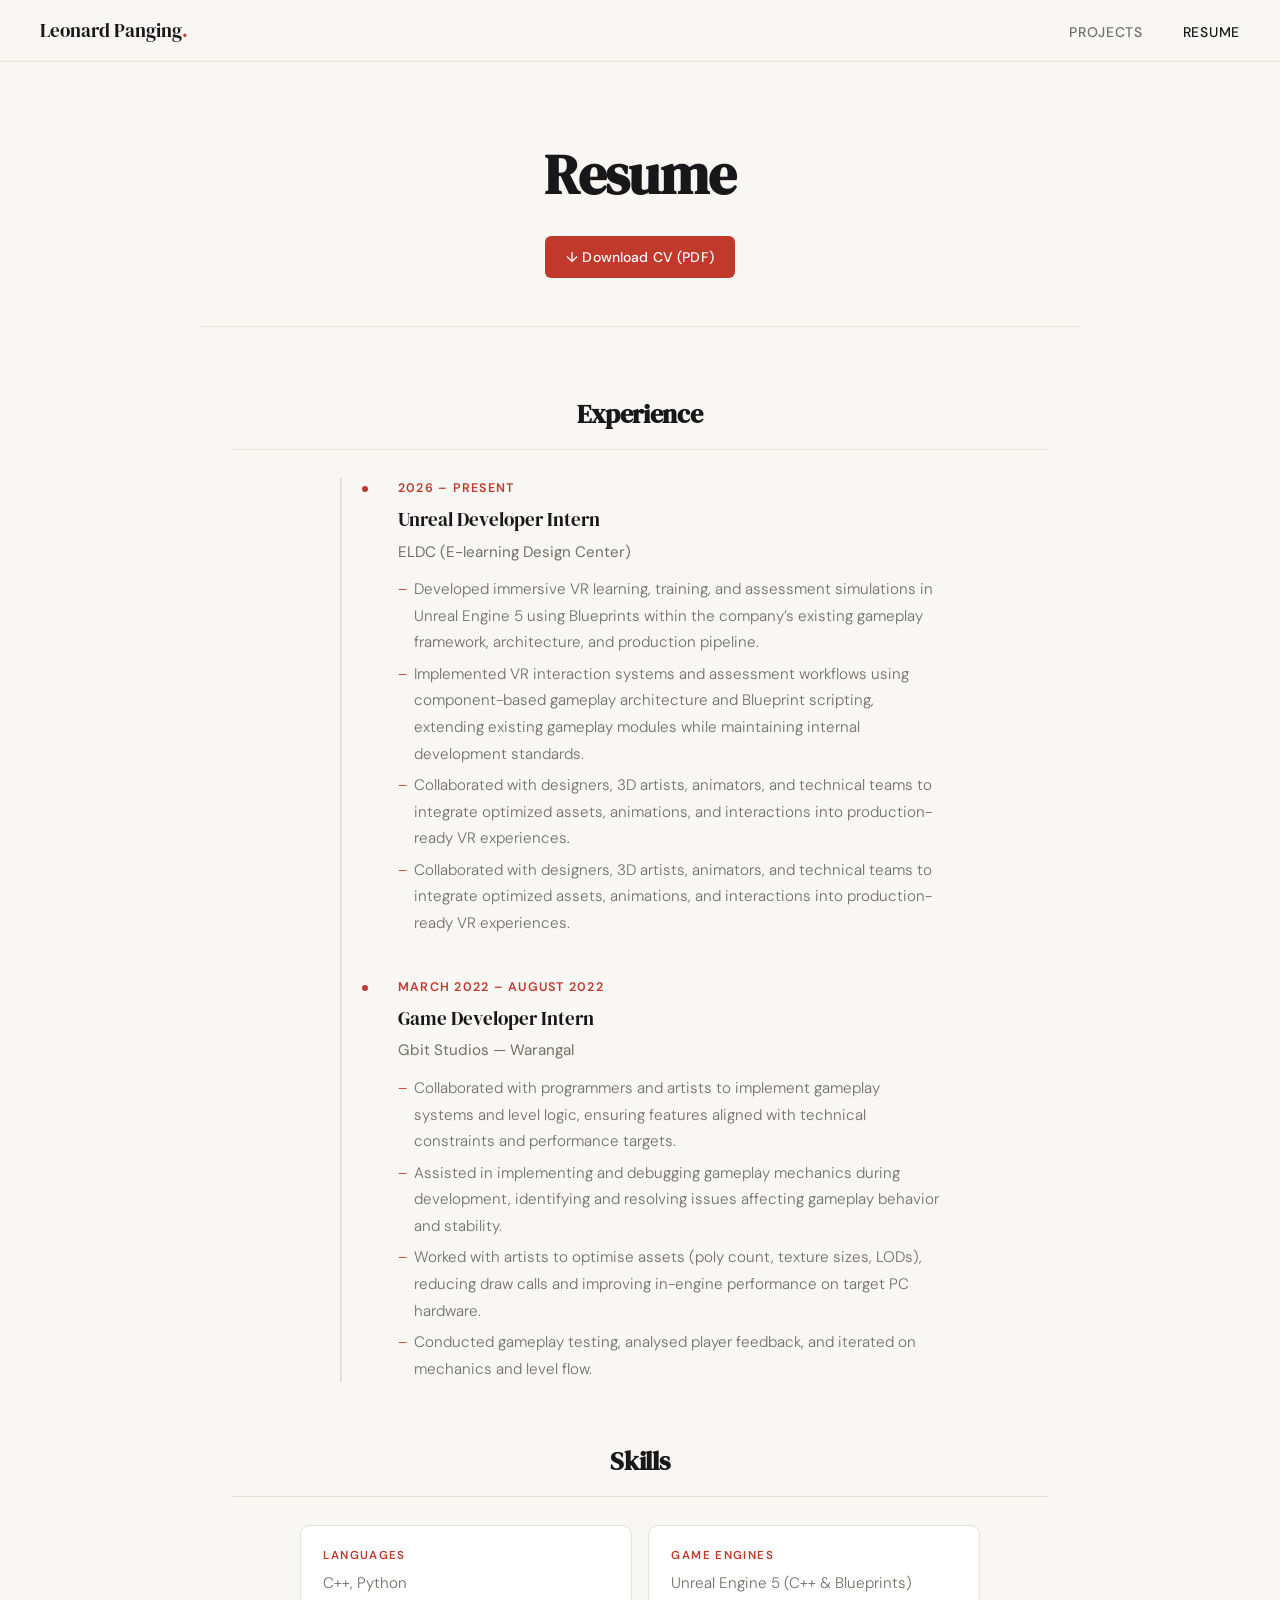
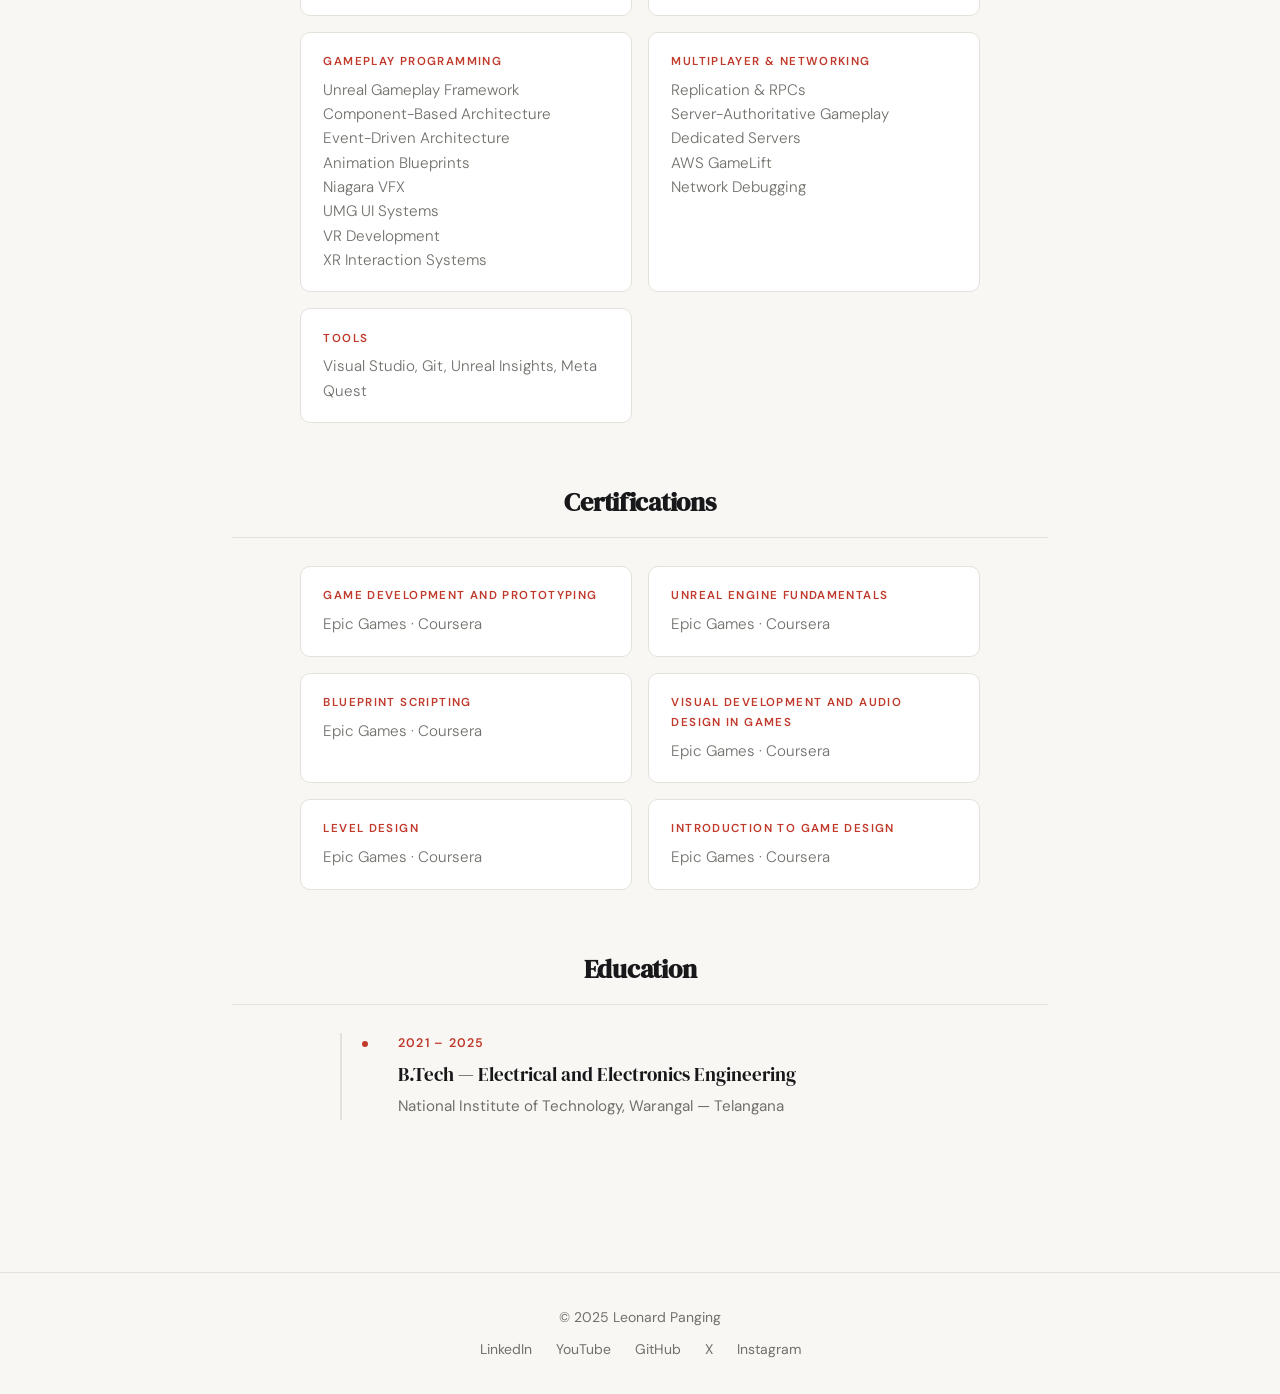
==== commit d19c2eb6: "Update resume.html" ====
--- a/resume.html
+++ b/resume.html
@@ -21,7 +21,7 @@
 
   <header class="page-hero">
     <h1>Resume</h1>
-    <p>Unreal Engine 5 Gameplay Programmer specialising in core player mechanics, combat systems, and scalable gameplay architecture.</p>
+   
     <a
       href="https://9d290a82-1d54-43d8-aa51-d8f1735f1dbc.filesusr.com/ugd/03e6eb_2357513c718b4f2ea66d7c220fcfc79c.pdf"
       target="_blank" rel="noopener"
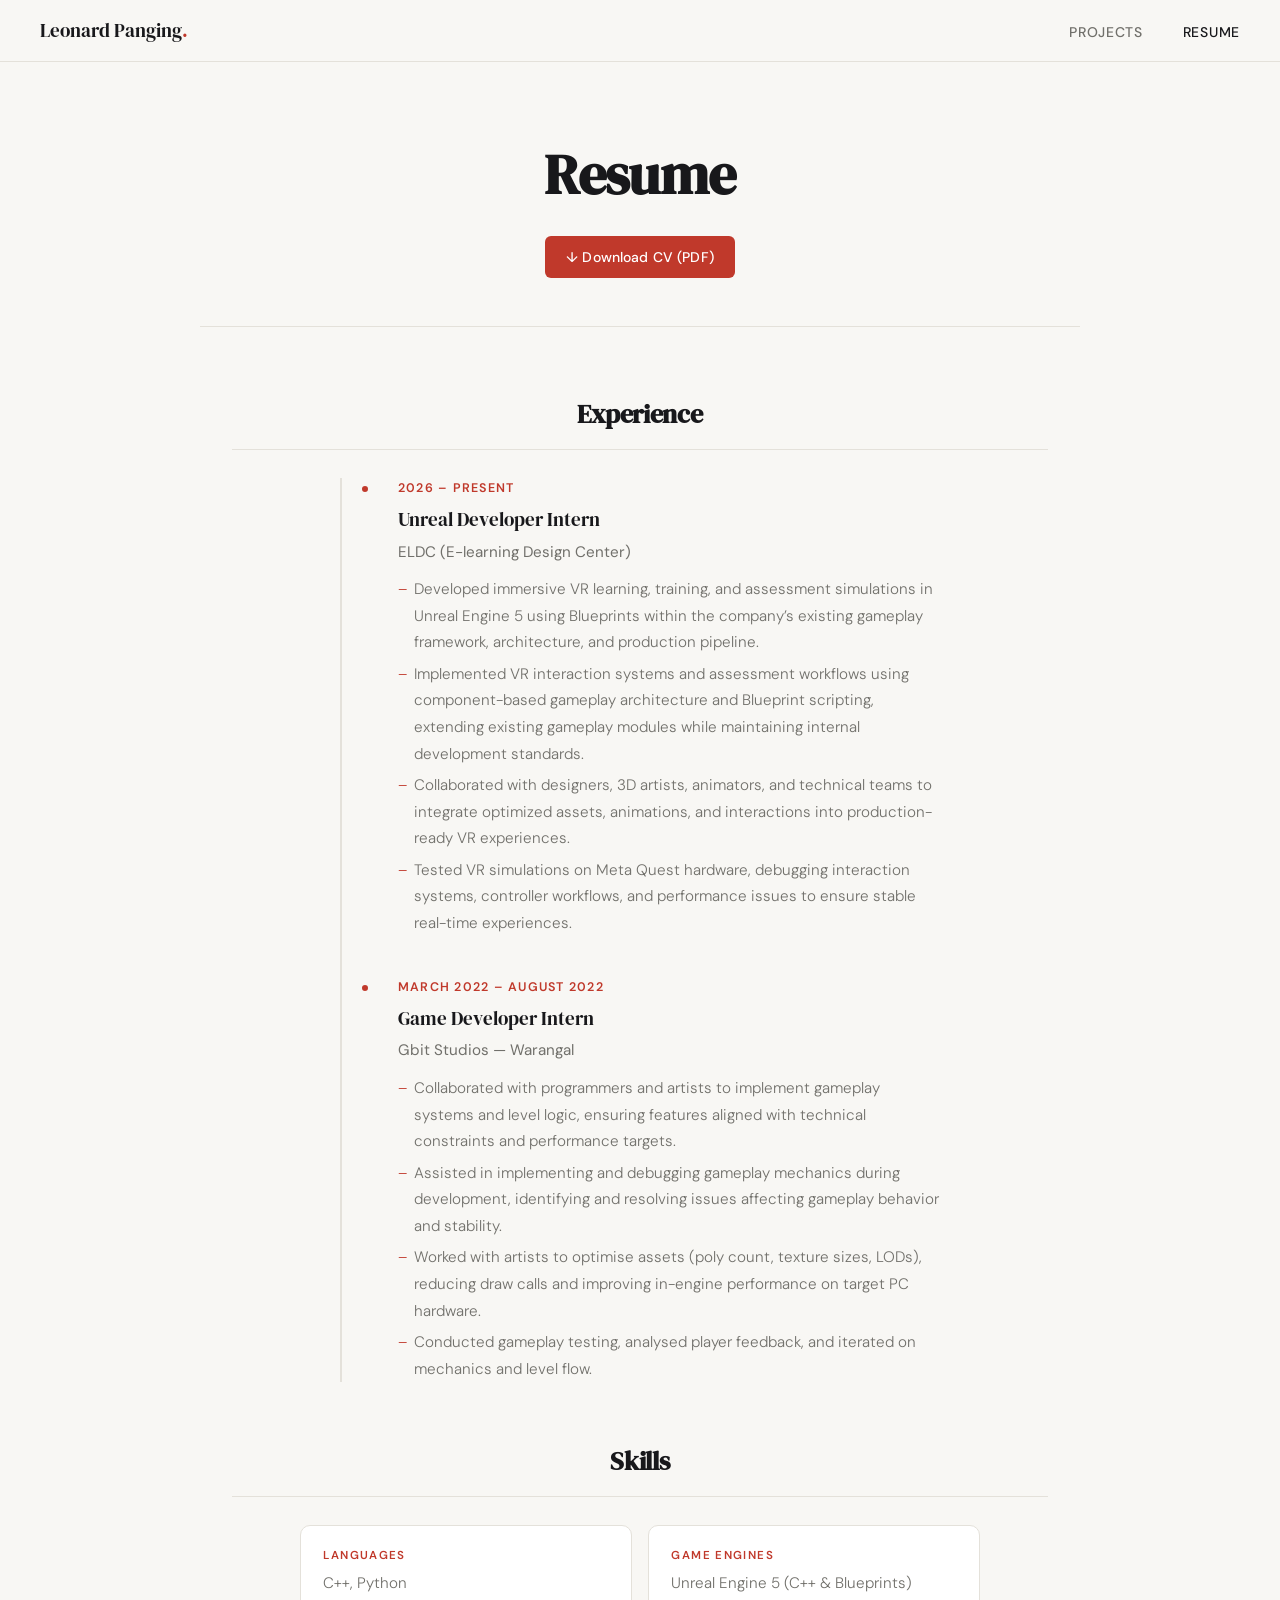
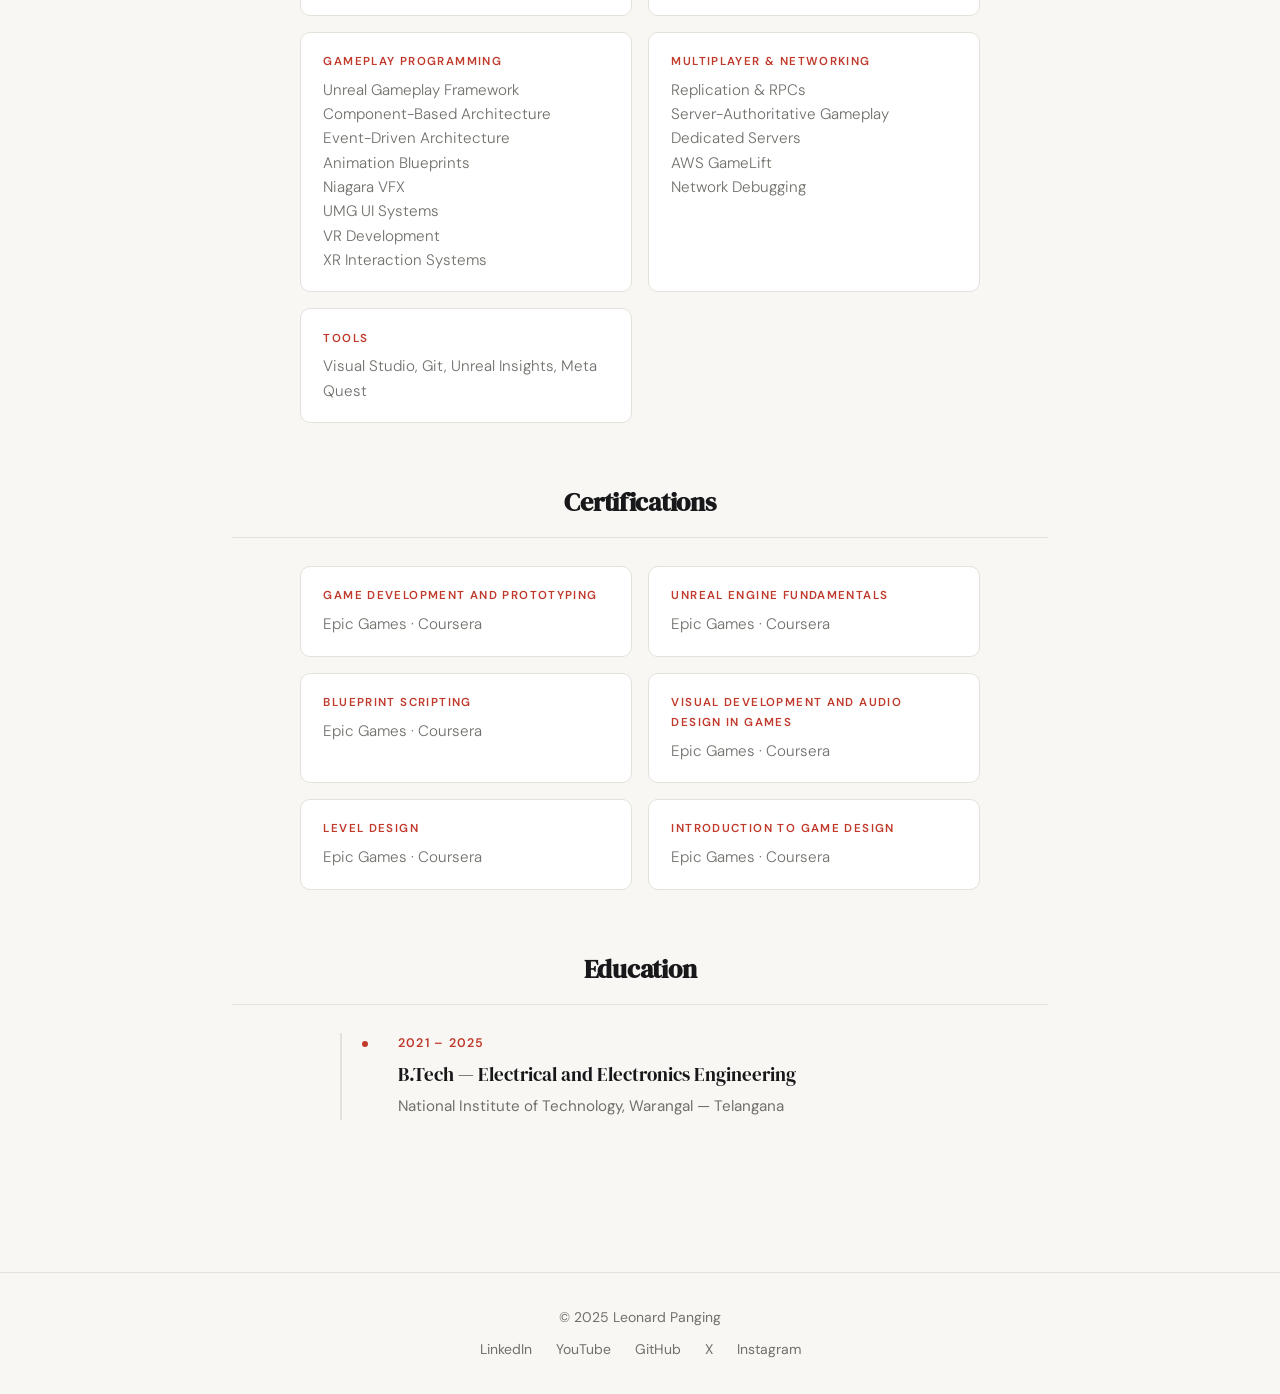
==== commit e8609201: "Update resume.html" ====
--- a/resume.html
+++ b/resume.html
@@ -63,7 +63,8 @@
       </li>
 
       <li>
-       Collaborated with designers, 3D artists, animators, and technical teams to integrate optimized assets, animations, and interactions into production-ready VR experiences.
+       Tested VR simulations on Meta Quest hardware, debugging interaction systems, controller workflows, and performance issues to ensure stable real-time experiences.
+
       </li>
 
     </ul>
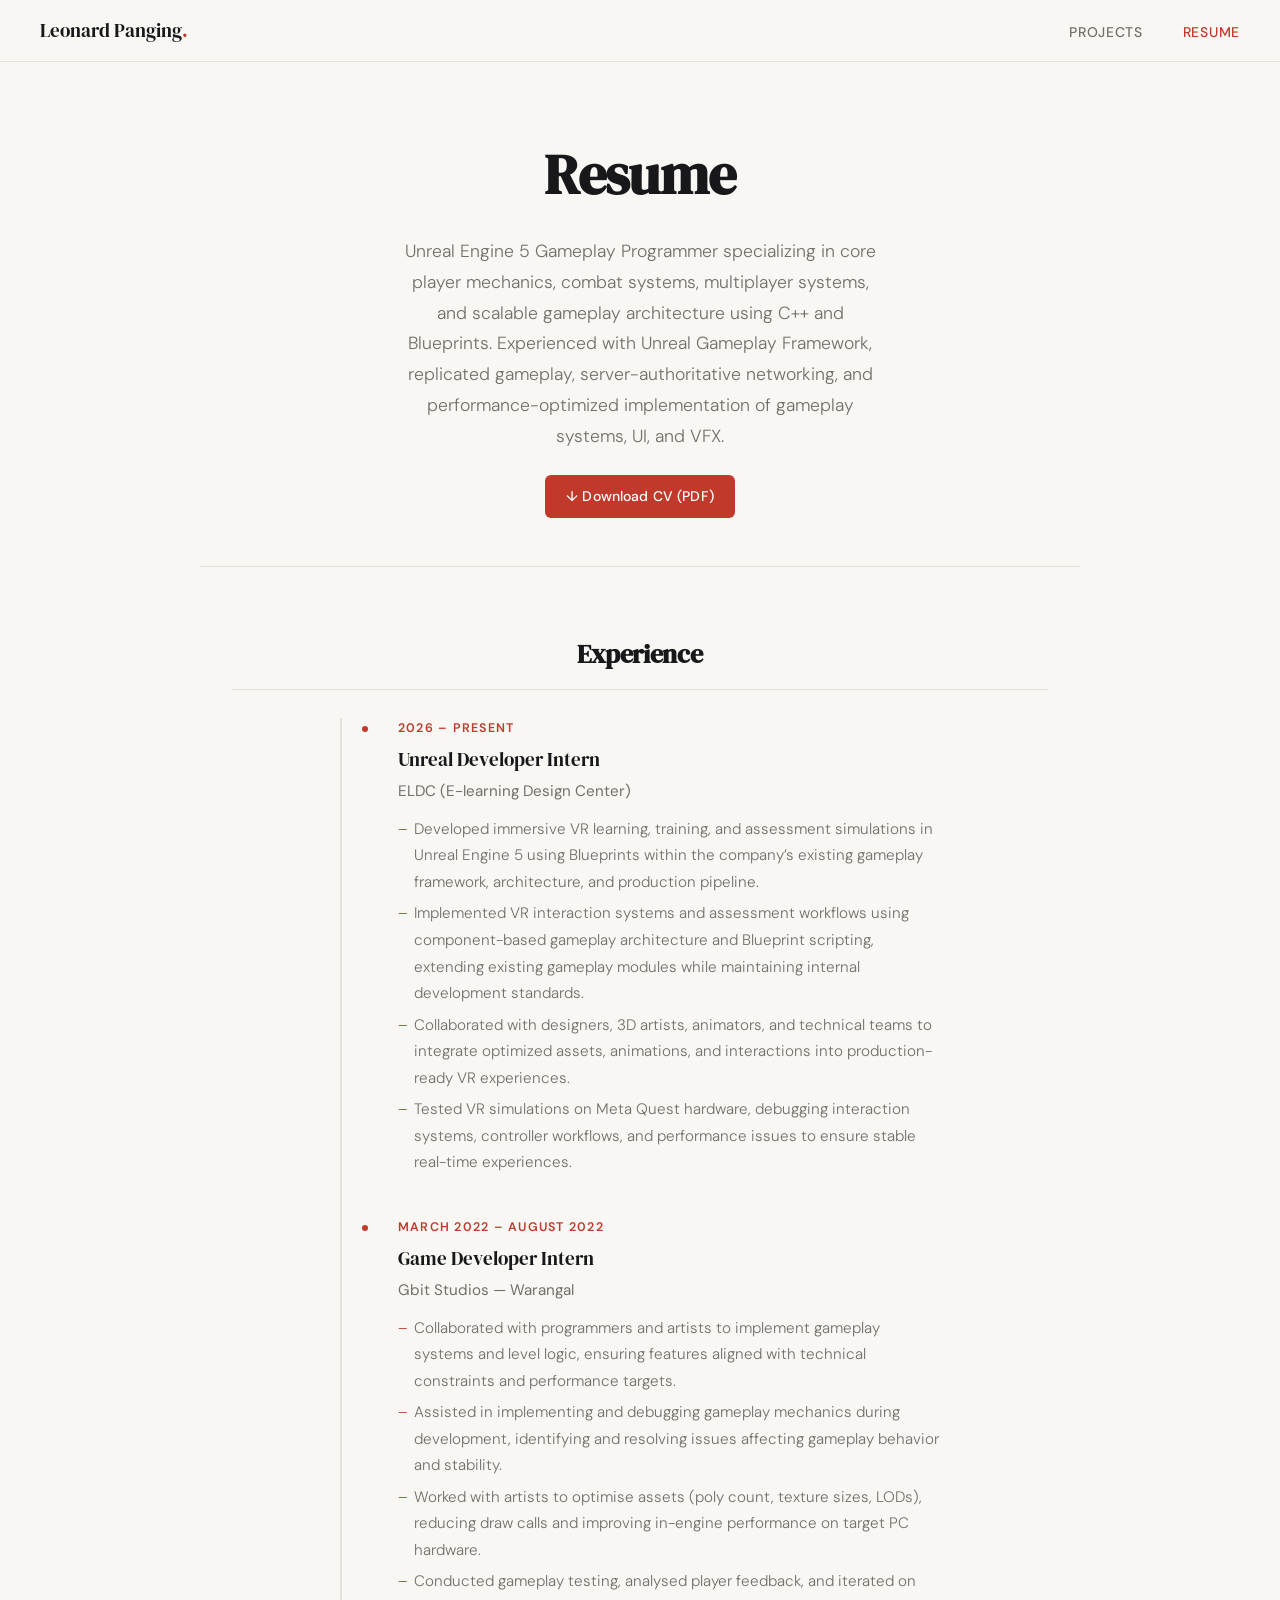
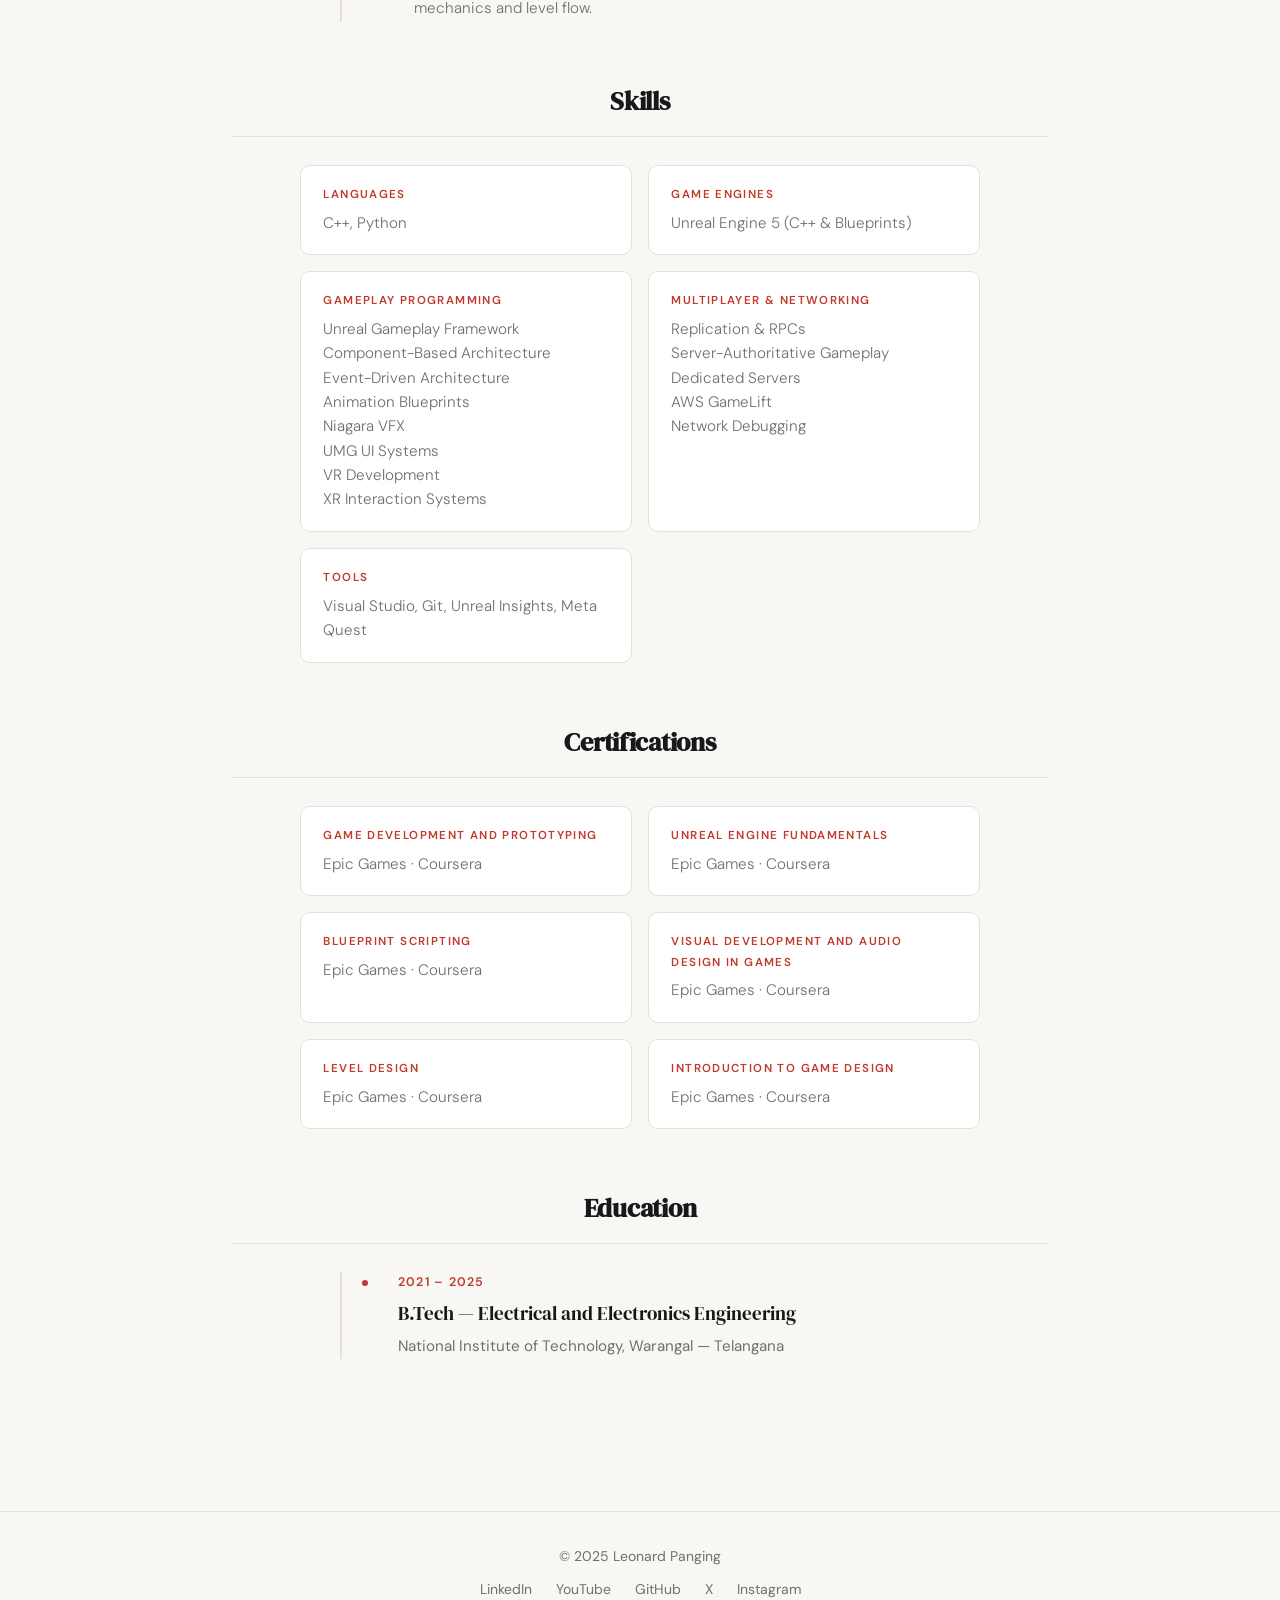
==== commit 1e677fec: "Update resume.html" ====
--- a/resume.html
+++ b/resume.html
@@ -21,9 +21,10 @@
 
   <header class="page-hero">
     <h1>Resume</h1>
-   
+    <p>Unreal Engine 5 Gameplay Programmer specializing in core player mechanics, combat systems, multiplayer systems, and scalable gameplay architecture using C++ and Blueprints. Experienced with Unreal Gameplay Framework, replicated gameplay, server-authoritative networking, and performance-optimized implementation of gameplay systems, UI, and VFX.
+</p>
     <a
-      href="https://9d290a82-1d54-43d8-aa51-d8f1735f1dbc.filesusr.com/ugd/03e6eb_2357513c718b4f2ea66d7c220fcfc79c.pdf"
+      href="assets/files/Leonard_Panging_Resume.pdf"
       target="_blank" rel="noopener"
       class="btn btn-primary"
     >↓ Download CV (PDF)</a>
--- a/assets/css/style.css
+++ b/assets/css/style.css
@@ -74,7 +74,7 @@
   transition: color 0.18s;
 }
 .nav-links a:hover,
-.nav-links a.active { color: var(--text); }
+.nav-links a.active { color: var(--accent); }
 
 .hamburger {
   display: none;
@@ -106,8 +106,8 @@
 }
 
 .hero-avatar {
-  width: 100px;
-  height: 100px;
+  width: 150px;
+  height: 150px;
   border-radius: 50%;
   background: var(--border);
   margin: 0 auto 1.75rem;
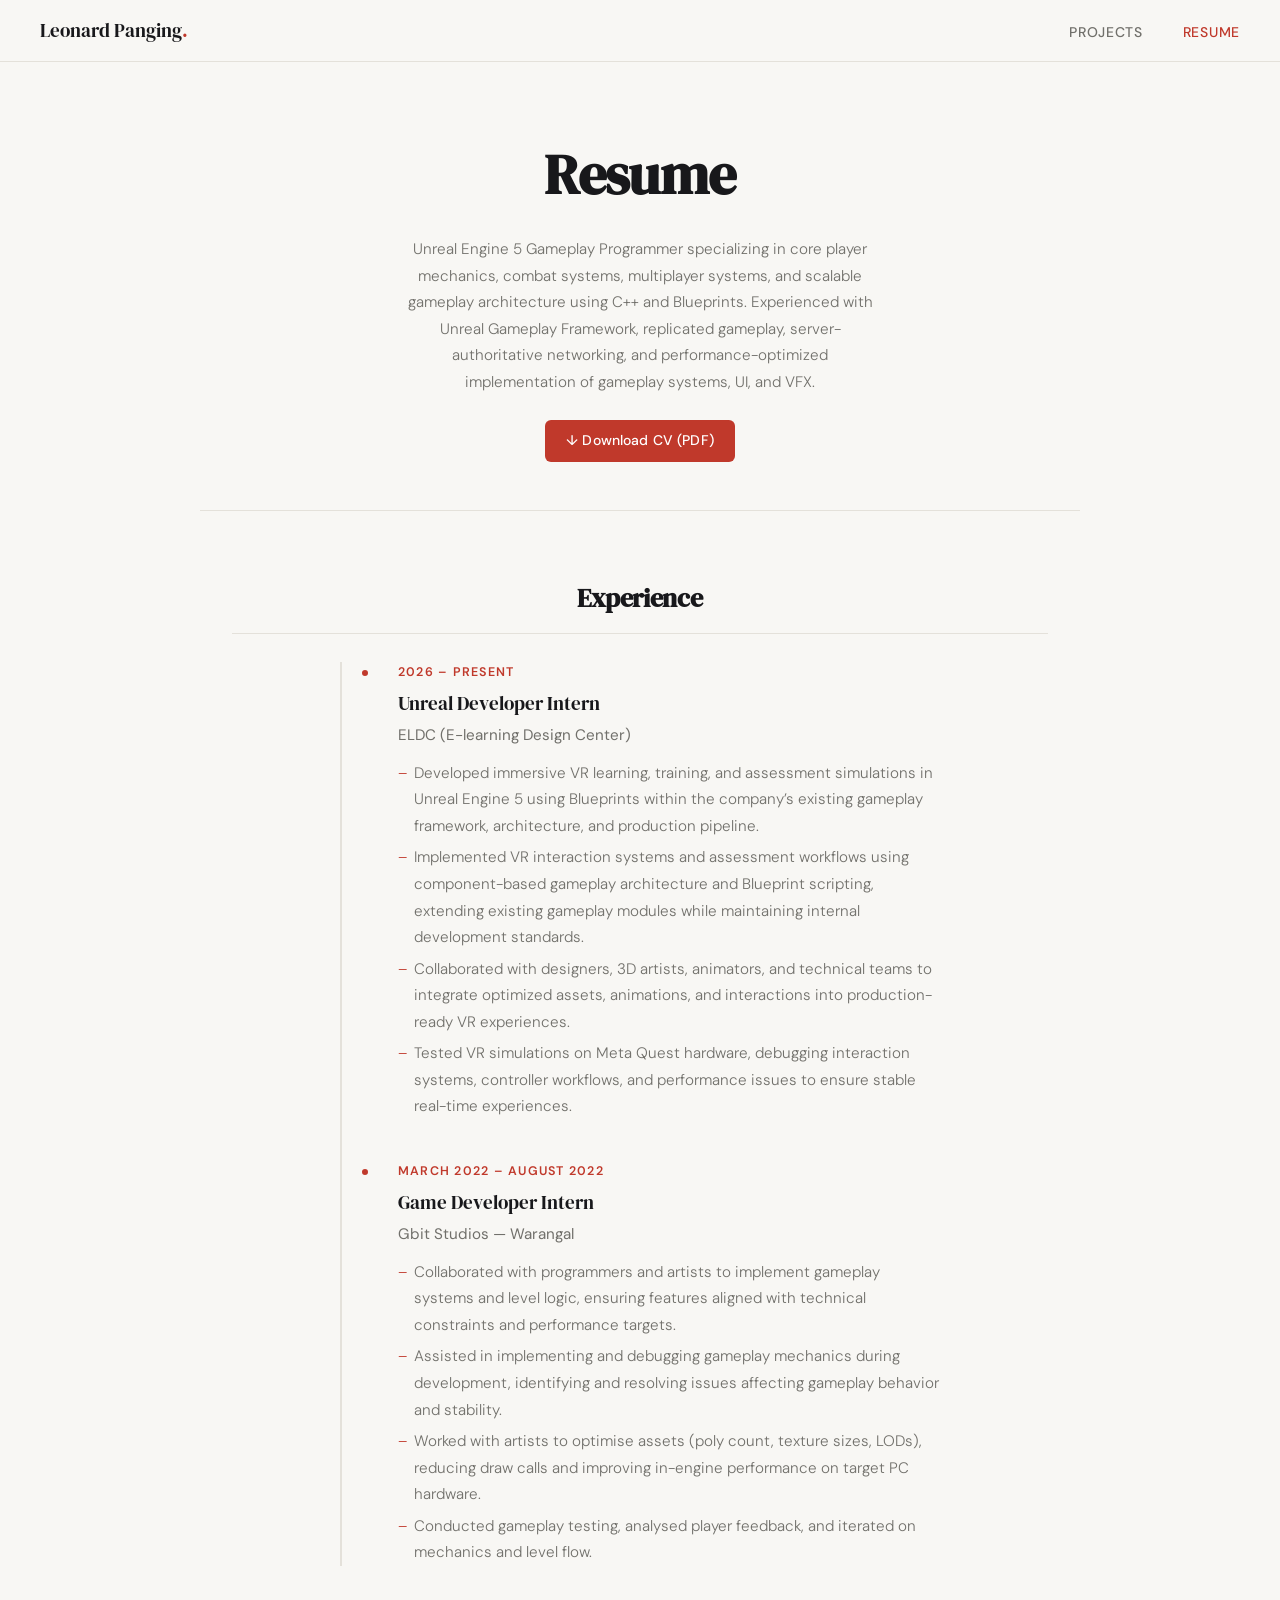
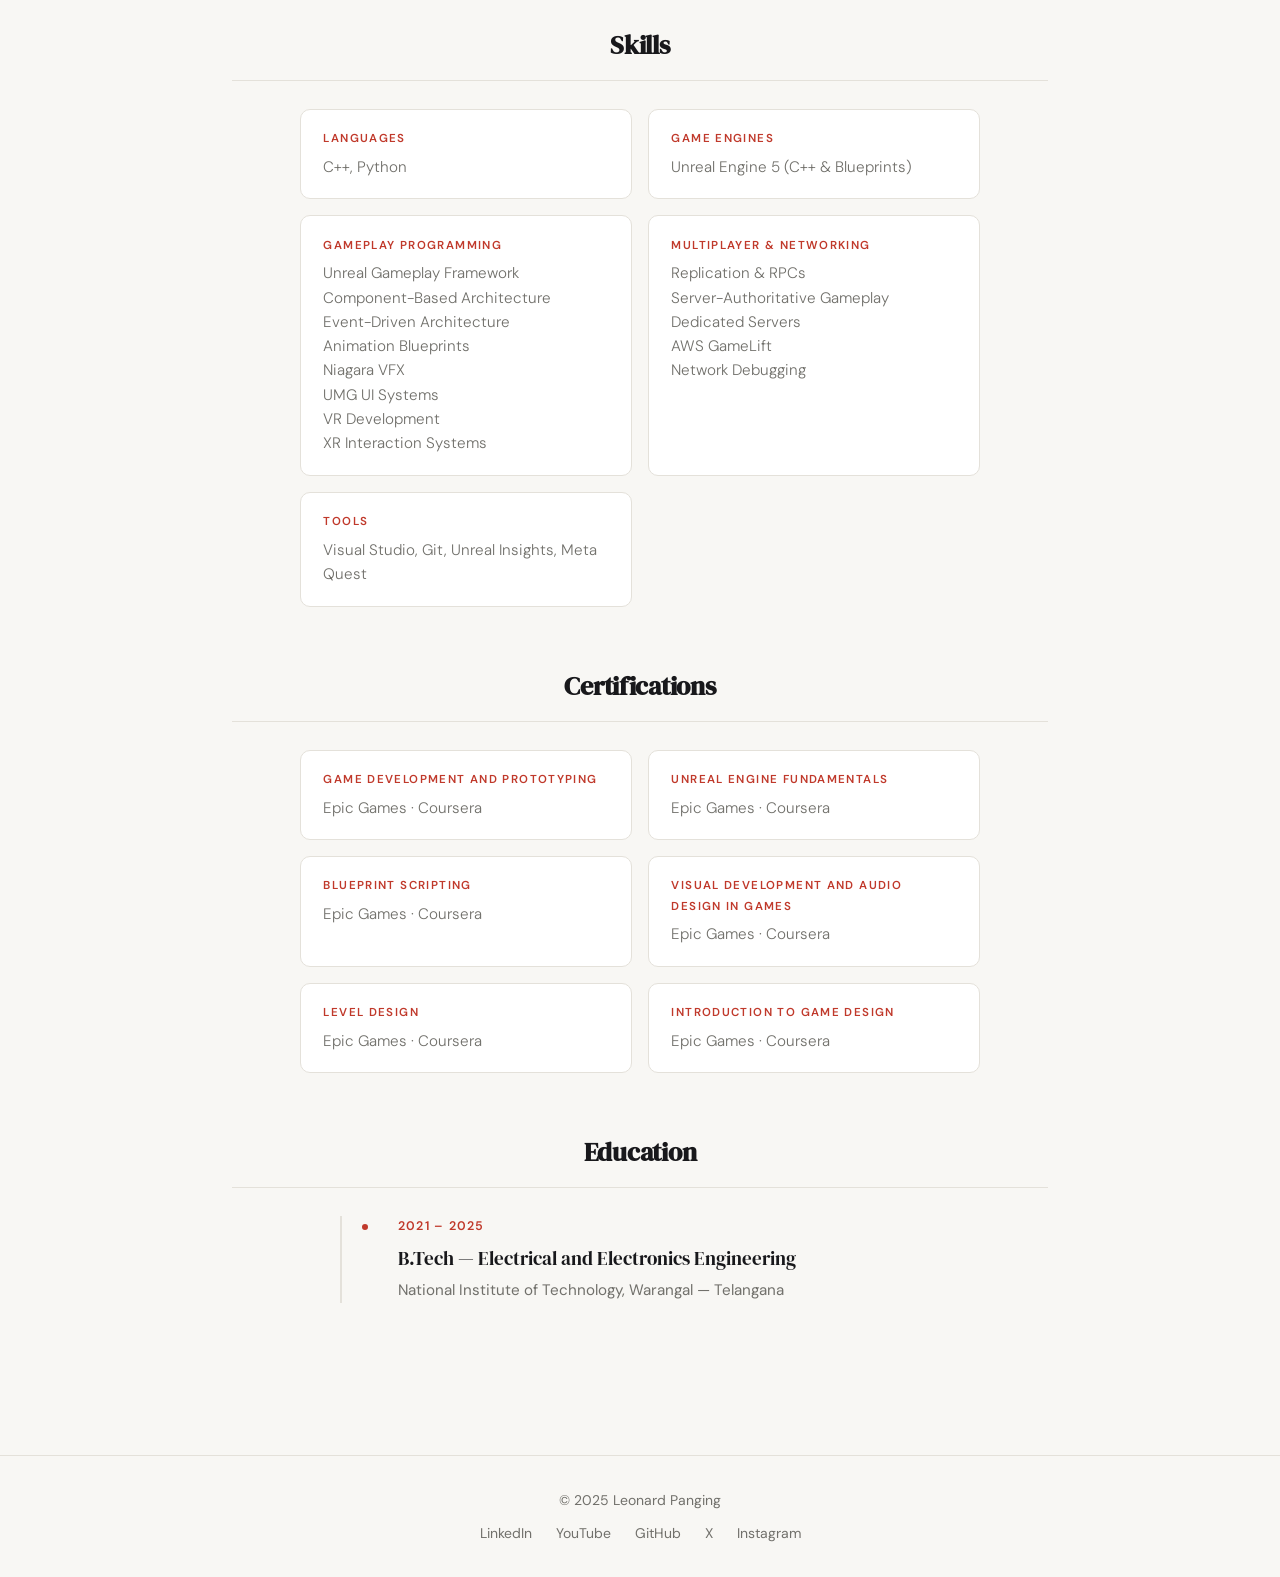
==== commit 5fc428f6: "Update resume.html" ====
--- a/resume.html
+++ b/resume.html
@@ -21,7 +21,7 @@
 
   <header class="page-hero">
     <h1>Resume</h1>
-    <p>Unreal Engine 5 Gameplay Programmer specializing in core player mechanics, combat systems, multiplayer systems, and scalable gameplay architecture using C++ and Blueprints. Experienced with Unreal Gameplay Framework, replicated gameplay, server-authoritative networking, and performance-optimized implementation of gameplay systems, UI, and VFX.
+    <p style="font-size: 0.95rem;">Unreal Engine 5 Gameplay Programmer specializing in core player mechanics, combat systems, multiplayer systems, and scalable gameplay architecture using C++ and Blueprints. Experienced with Unreal Gameplay Framework, replicated gameplay, server-authoritative networking, and performance-optimized implementation of gameplay systems, UI, and VFX.
 </p>
     <a
       href="assets/files/Leonard_Panging_Resume.pdf"
